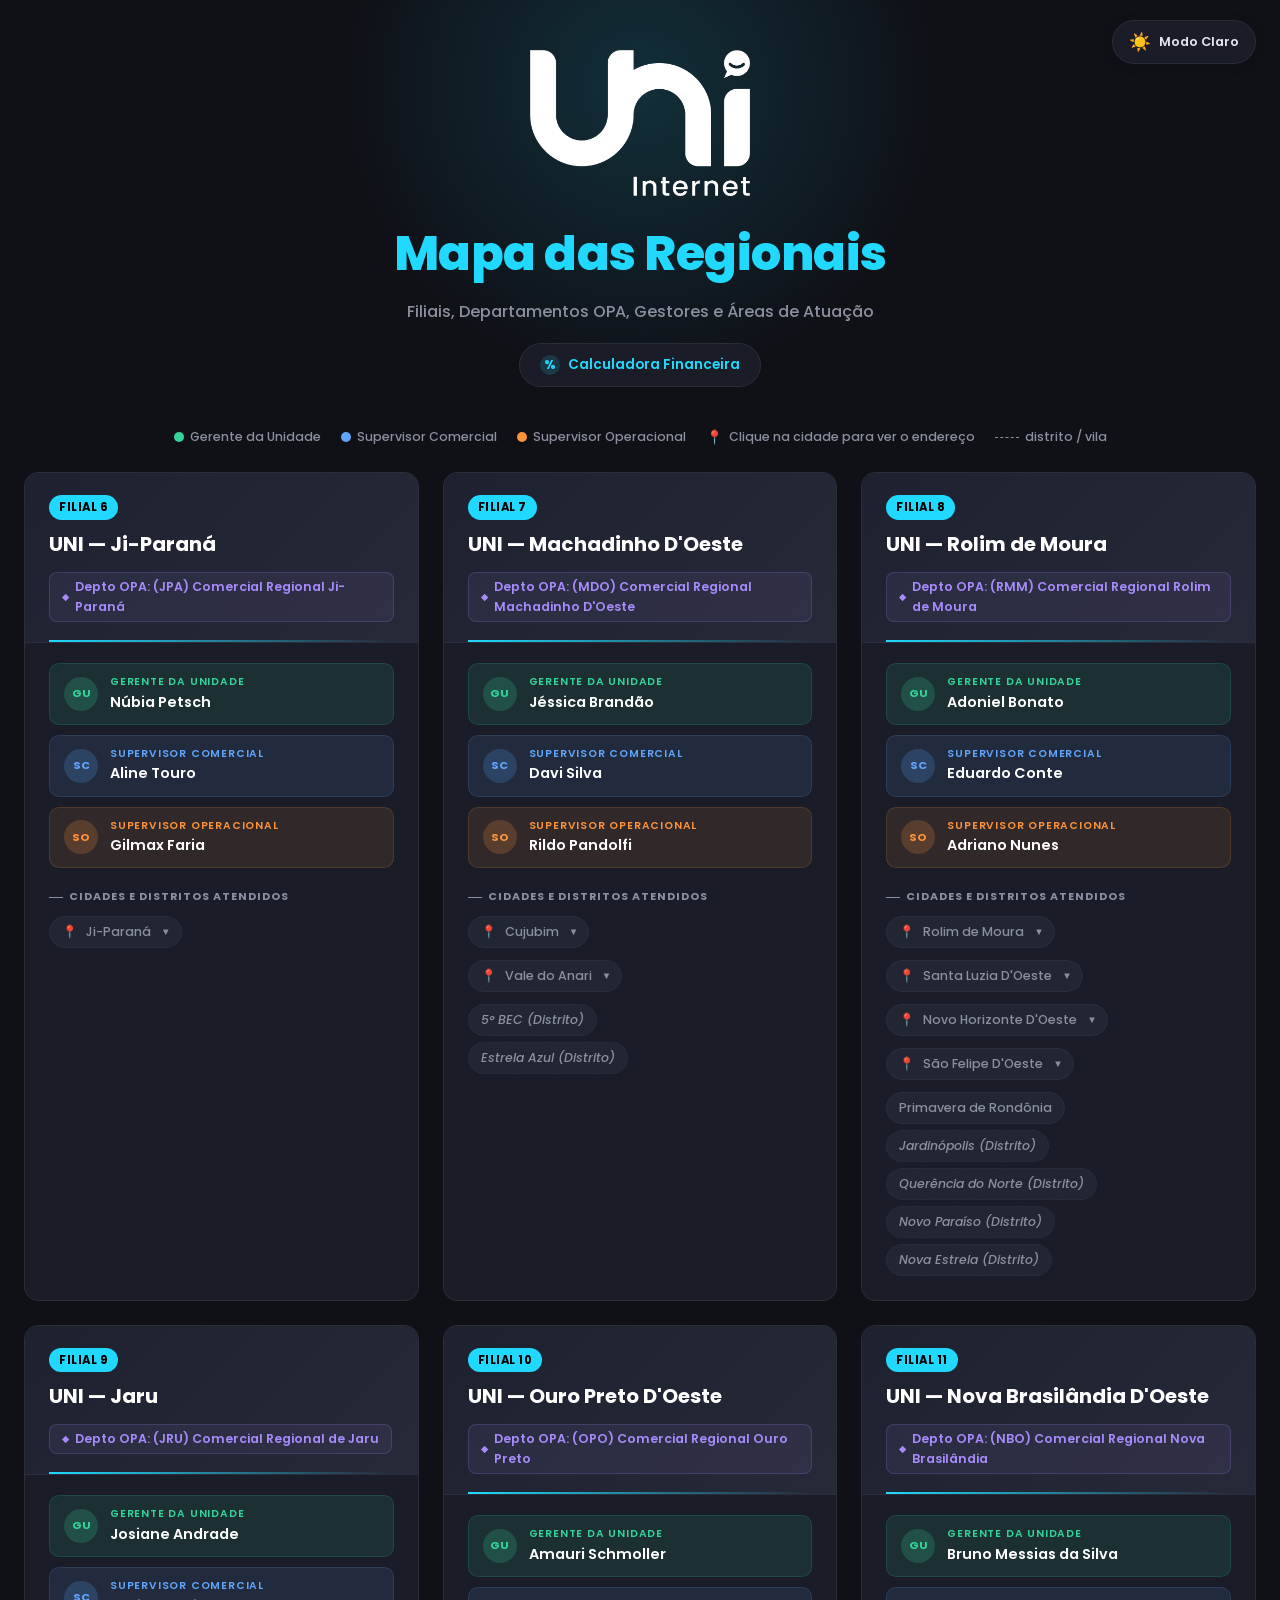
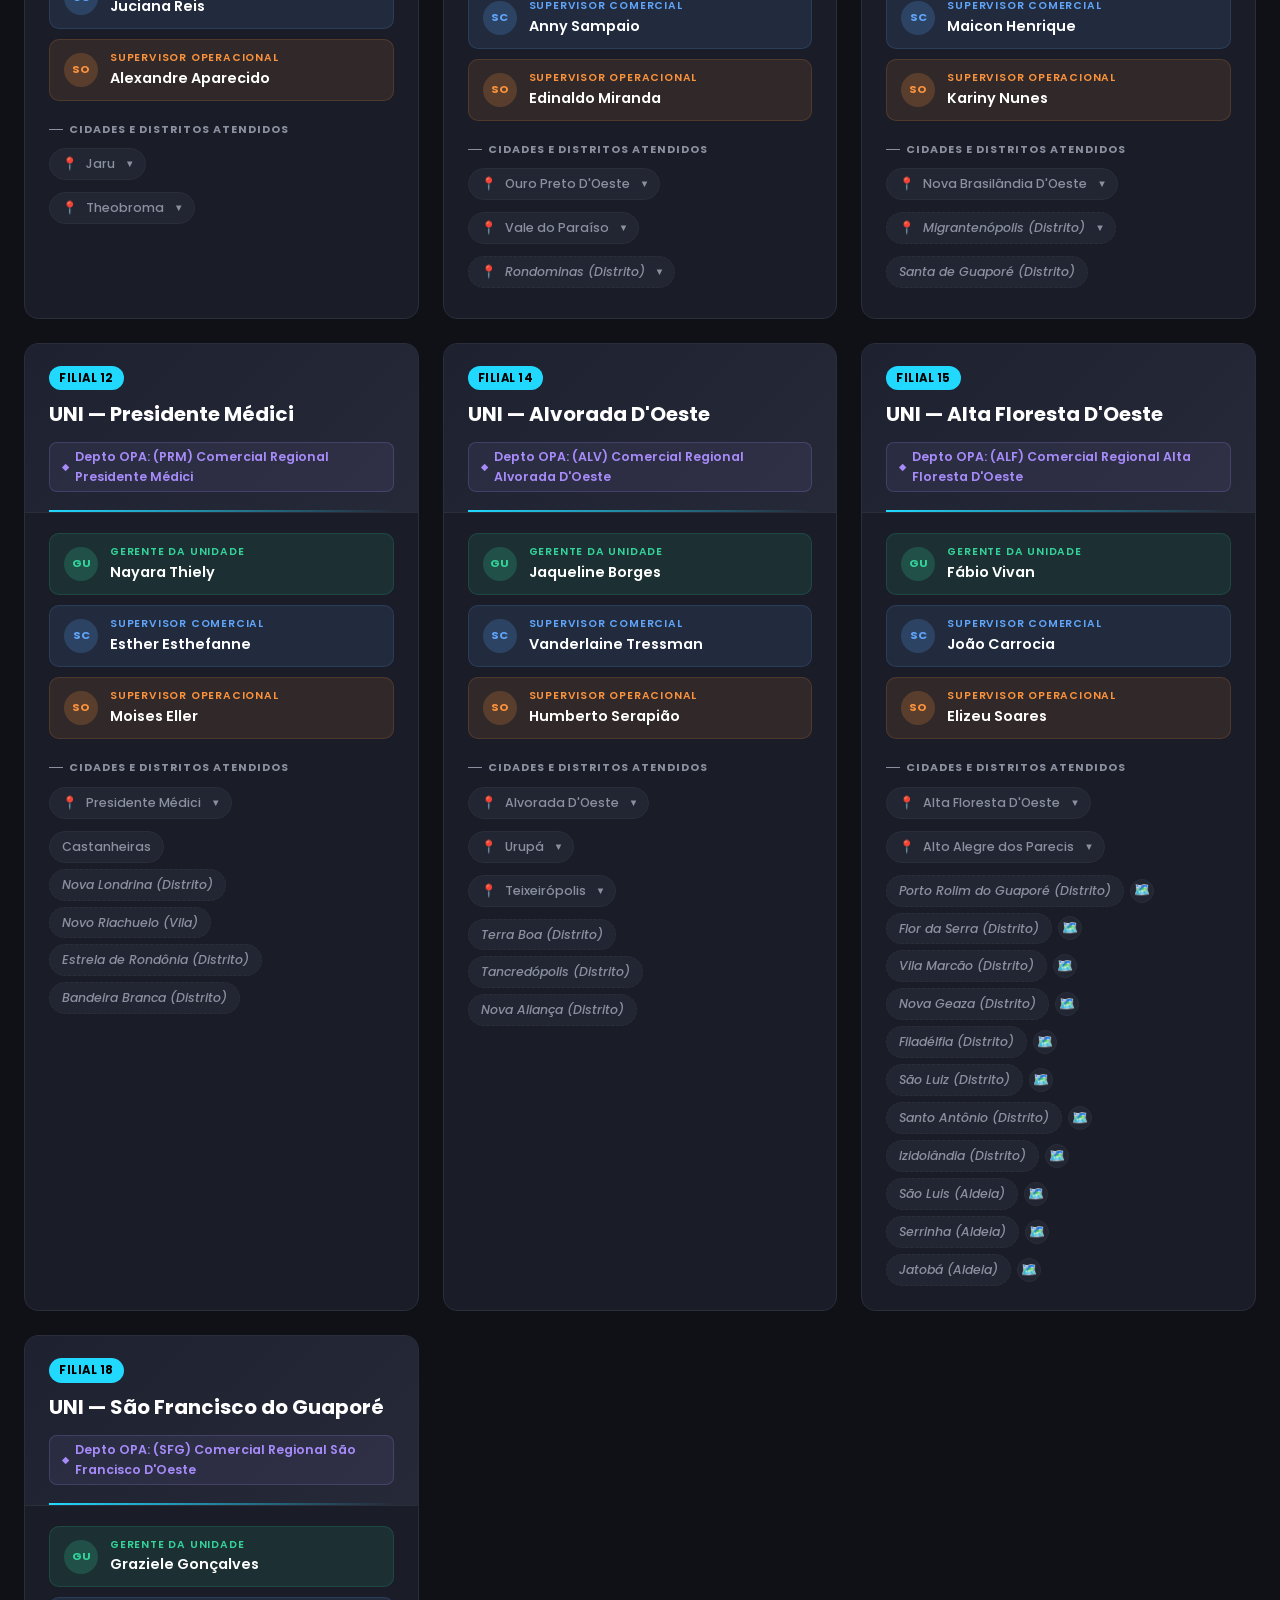
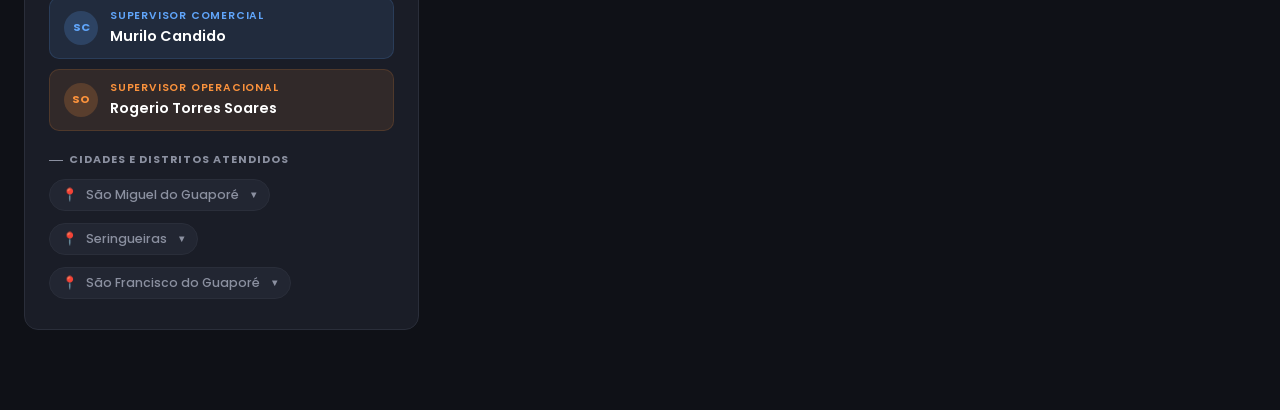
==== docs/index.html @ b742fbf5 "Update index.html" ====
<!DOCTYPE html>
<html lang="pt-BR" data-theme="dark">
<head>
<meta charset="UTF-8">
<meta name="viewport" content="width=device-width, initial-scale=1.0">
<title>Regionais - Departamentos OPA | UNI Internet</title>
<link href="https://fonts.googleapis.com/css2?family=Poppins:wght@400;500;600;700;800&display=swap" rel="stylesheet">
<style>
  :root {
    --bg: #0f1117;
    --surface: #1a1d27;
    --surface-hover: #222632;
    --card-top-bg: linear-gradient(135deg, #1e2230, #262a38);
    --border: #2a2e3a;
    --text: #e4e6ed;
    --text-muted: #8b90a0;
    --heading-color: #fff;
    --accent: #21d9ff;
    --accent-glow: rgba(33, 217, 255, 0.15);
    --accent-text: #000;
    --green: #34d399;
    --green-bg: rgba(52, 211, 153, 0.1);
    --green-border: rgba(52, 211, 153, 0.15);
    --green-icon: rgba(52, 211, 153, 0.2);
    --blue: #60a5fa;
    --blue-bg: rgba(96, 165, 250, 0.1);
    --blue-border: rgba(96, 165, 250, 0.15);
    --blue-icon: rgba(96, 165, 250, 0.2);
    --purple: #a78bfa;
    --purple-bg: rgba(167, 139, 250, 0.08);
    --purple-border: rgba(167, 139, 250, 0.2);
    --orange: #fb923c;
    --orange-bg: rgba(251, 146, 60, 0.1);
    --orange-border: rgba(251, 146, 60, 0.15);
    --orange-icon: rgba(251, 146, 60, 0.2);
    --shadow-hover: rgba(0,0,0,0.3);
    --addr-bg: #161922;
    --radius: 14px;
  }

  [data-theme="light"] {
    --bg: #f0f2f5;
    --surface: #ffffff;
    --surface-hover: #f5f6f8;
    --card-top-bg: linear-gradient(135deg, #e8ecf2, #f1f4f9);
    --border: #dde1e8;
    --text: #2d3142;
    --text-muted: #6b7280;
    --heading-color: #1a1d27;
    --accent: #0aafc9;
    --accent-glow: rgba(10, 175, 201, 0.1);
    --accent-text: #fff;
    --green: #059669;
    --green-bg: rgba(5, 150, 105, 0.07);
    --green-border: rgba(5, 150, 105, 0.15);
    --green-icon: rgba(5, 150, 105, 0.12);
    --blue: #2563eb;
    --blue-bg: rgba(37, 99, 235, 0.06);
    --blue-border: rgba(37, 99, 235, 0.15);
    --blue-icon: rgba(37, 99, 235, 0.1);
    --purple: #7c3aed;
    --purple-bg: rgba(124, 58, 237, 0.06);
    --purple-border: rgba(124, 58, 237, 0.15);
    --orange: #ea580c;
    --orange-bg: rgba(234, 88, 12, 0.07);
    --orange-border: rgba(234, 88, 12, 0.15);
    --orange-icon: rgba(234, 88, 12, 0.12);
    --shadow-hover: rgba(0,0,0,0.08);
    --addr-bg: #f8f9fb;
  }

  * { margin: 0; padding: 0; box-sizing: border-box; }

  body {
    font-family: 'Poppins', sans-serif;
    background: var(--bg);
    color: var(--text);
    min-height: 100vh;
    line-height: 1.6;
    transition: background 0.4s ease, color 0.4s ease;
  }

  .theme-toggle {
    position: fixed;
    top: 20px;
    right: 24px;
    z-index: 100;
    background: var(--surface);
    border: 1px solid var(--border);
    border-radius: 50px;
    padding: 8px 16px;
    cursor: pointer;
    display: flex;
    align-items: center;
    gap: 8px;
    font-family: 'Poppins', sans-serif;
    font-size: 0.8rem;
    font-weight: 600;
    color: var(--text);
    transition: all 0.3s ease;
    box-shadow: 0 2px 12px rgba(0,0,0,0.15);
  }
  .theme-toggle:hover { transform: scale(1.05); box-shadow: 0 4px 20px rgba(0,0,0,0.2); }
  .theme-toggle .icon { font-size: 1.1rem; }

  .header {
    text-align: center;
    padding: 50px 20px 40px;
    position: relative;
    overflow: hidden;
  }
  .header::before {
    content: '';
    position: absolute;
    top: -50%;
    left: 50%;
    transform: translateX(-50%);
    width: 600px;
    height: 600px;
    background: radial-gradient(circle, var(--accent-glow) 0%, transparent 70%);
    pointer-events: none;
  }

  .logo-container { position: relative; margin-bottom: 20px; }
  .logo-placeholder {
    width: 220px; height: auto; margin: 0 auto;
    display: flex; align-items: center; justify-content: center;
}
.logo-placeholder img { width: 100%; height: auto; object-fit: contain; }

  [data-theme="dark"] .logo-dark { display: block; }
  [data-theme="dark"] .logo-light { display: none; }
  [data-theme="light"] .logo-dark { display: none; }
  [data-theme="light"] .logo-light { display: block; }

  .header h1 {
    font-family: 'Poppins', sans-serif;
    font-size: clamp(1.8rem, 5vw, 3rem);
    font-weight: 800; color: var(--accent);
    position: relative; letter-spacing: -0.5px;
  }
  .header p {
    color: var(--text-muted); font-size: 1rem;
    margin-top: 6px; position: relative; font-weight: 500;
  }

  .calc-link {
    display: inline-flex; align-items: center; gap: 8px;
    margin-top: 18px; padding: 10px 20px; position: relative;
    border-radius: 50px; background: var(--surface); border: 1px solid var(--border);
    color: var(--accent); font-weight: 600; font-size: 0.85rem;
    text-decoration: none; transition: transform 0.3s ease, box-shadow 0.3s ease;
  }
  .calc-link:hover { transform: translateY(-2px); box-shadow: 0 8px 20px var(--shadow-hover); }
  .calc-link .icon {
    display: inline-grid; place-items: center; width: 20px; height: 20px;
    border-radius: 50%; background: var(--accent-glow); color: var(--accent);
    font-weight: 800; font-size: 0.75rem;
  }

  .legend {
    max-width: 1280px; margin: 0 auto 24px; padding: 0 24px;
    display: flex; gap: 20px; flex-wrap: wrap; justify-content: center;
  }
  .legend-item {
    display: flex; align-items: center; gap: 6px;
    font-size: 0.78rem; color: var(--text-muted); font-weight: 500;
  }
  .legend-dot { width: 10px; height: 10px; border-radius: 50%; }
  .legend-line { width: 24px; height: 0; border-top: 1px dashed var(--text-muted); }

  .grid {
    max-width: 1280px; margin: 0 auto;
    padding: 0 24px 80px;
    display: grid;
    grid-template-columns: repeat(auto-fill, minmax(370px, 1fr));
    gap: 24px;
  }

  .card {
    background: var(--surface); border: 1px solid var(--border);
    border-radius: var(--radius); overflow: hidden;
    transition: transform 0.3s ease, box-shadow 0.3s ease, background 0.4s ease;
    animation: fadeUp 0.5s ease both;
  }
  .card:hover { transform: translateY(-4px); box-shadow: 0 12px 40px var(--shadow-hover); }

  @keyframes fadeUp {
    from { opacity: 0; transform: translateY(20px); }
    to { opacity: 1; transform: translateY(0); }
  }
  .card:nth-child(1)  { animation-delay: 0.03s; }
  .card:nth-child(2)  { animation-delay: 0.06s; }
  .card:nth-child(3)  { animation-delay: 0.09s; }
  .card:nth-child(4)  { animation-delay: 0.12s; }
  .card:nth-child(5)  { animation-delay: 0.15s; }
  .card:nth-child(6)  { animation-delay: 0.18s; }
  .card:nth-child(7)  { animation-delay: 0.21s; }
  .card:nth-child(8)  { animation-delay: 0.24s; }
  .card:nth-child(9)  { animation-delay: 0.27s; }
  .card:nth-child(10) { animation-delay: 0.30s; }

  .card-top {
    background: var(--card-top-bg); padding: 20px 24px;
    border-bottom: 1px solid var(--border); position: relative;
    transition: background 0.4s ease;
  }
  .card-top::after {
    content: ''; position: absolute; bottom: 0; left: 24px; right: 24px;
    height: 2px; background: linear-gradient(90deg, var(--accent), transparent);
  }

  .filial-badge {
    display: inline-block; background: var(--accent); color: var(--accent-text);
    font-weight: 700; font-size: 0.72rem; padding: 3px 10px;
    border-radius: 20px; letter-spacing: 0.5px;
    text-transform: uppercase; margin-bottom: 8px;
  }
  .card-top h2 {
    font-family: 'Poppins', sans-serif; font-size: 1.25rem;
    font-weight: 700; color: var(--heading-color); margin-bottom: 4px;
  }
  .dept-opa {
    display: inline-flex; align-items: center; gap: 6px;
    background: var(--purple-bg); border: 1px solid var(--purple-border);
    padding: 4px 12px; border-radius: 8px; font-size: 0.78rem;
    color: var(--purple); font-weight: 600; margin-top: 8px;
  }
  .dept-opa::before { content: '\25C6'; font-size: 0.55rem; }

  .card-body { padding: 20px 24px 24px; }

  .people { display: flex; flex-direction: column; gap: 10px; margin-bottom: 20px; }
  .person {
    display: flex; align-items: center; gap: 12px;
    padding: 10px 14px; border-radius: 10px; font-size: 0.9rem;
    transition: background 0.3s ease;
  }
  .person.gerente { background: var(--green-bg); border: 1px solid var(--green-border); }
  .person.supervisor { background: var(--blue-bg); border: 1px solid var(--blue-border); }
  .person.operacional { background: var(--orange-bg); border: 1px solid var(--orange-border); }

  .person-icon {
    width: 34px; height: 34px; border-radius: 50%;
    display: flex; align-items: center; justify-content: center;
    font-size: 0.7rem; font-weight: 700; flex-shrink: 0;
  }
  .gerente .person-icon { background: var(--green-icon); color: var(--green); }
  .supervisor .person-icon { background: var(--blue-icon); color: var(--blue); }
  .operacional .person-icon { background: var(--orange-icon); color: var(--orange); }

  .person-info { display: flex; flex-direction: column; }
  .person-role {
    font-size: 0.66rem; font-weight: 600;
    text-transform: uppercase; letter-spacing: 0.8px;
  }
  .gerente .person-role { color: var(--green); }
  .supervisor .person-role { color: var(--blue); }
  .operacional .person-role { color: var(--orange); }
  .person-name { font-weight: 600; color: var(--heading-color); font-size: 0.9rem; }

  .cities-label {
    font-size: 0.68rem; font-weight: 700; text-transform: uppercase;
    letter-spacing: 1px; color: var(--text-muted); margin-bottom: 10px;
    display: flex; align-items: center; gap: 6px;
  }
  .cities-label::before {
    content: ''; display: block; width: 14px; height: 1px; background: var(--text-muted);
  }

  .cities-list { display: flex; flex-direction: column; gap: 6px; }

  .city-row { position: relative; display: flex; align-items: center; gap: 6px; flex-wrap: wrap; }

  .maps-link {
    display: inline-flex; align-items: center; justify-content: center;
    width: 24px; height: 24px; border-radius: 50%;
    background: var(--surface-hover); border: 1px solid var(--border);
    text-decoration: none; font-size: 0.8rem;
    transition: all 0.2s ease; flex-shrink: 0;
  }
  .maps-link:hover {
    border-color: var(--accent); background: var(--accent-glow);
    transform: scale(1.1);
  }

  .city-tag {
    display: inline-flex; align-items: center; gap: 6px;
    background: var(--surface-hover); border: 1px solid var(--border);
    padding: 5px 12px; border-radius: 20px; font-size: 0.78rem;
    color: var(--text-muted); font-weight: 500;
    transition: all 0.2s ease;
  }
  .city-tag.distrito, .city-tag.aldeia { font-style: italic; border-style: dashed; }


  .city-tag.has-addr {
    cursor: pointer;
    padding-right: 10px;
  }
  .city-tag.has-addr:hover {
    border-color: var(--accent); color: var(--accent); background: var(--accent-glow);
  }
  .city-tag.has-addr .pin { margin-right: 2px; font-style: normal; }
  .city-tag.has-addr .arrow {
    display: inline-block; font-size: 0.6rem; margin-left: 4px;
    transition: transform 0.3s ease; font-style: normal;
  }
  .city-tag.has-addr.open .arrow { transform: rotate(180deg); }
  .city-tag.has-addr.open {
    border-color: var(--accent); color: var(--accent); background: var(--accent-glow);
    border-radius: 12px 12px 0 0;
  }

  .addr-panel {
    flex-basis: 100%; width: 100%;
    max-height: 0; overflow: hidden;
    transition: max-height 0.35s ease, padding 0.35s ease, opacity 0.25s ease;
    opacity: 0;
    background: var(--addr-bg);
    border: 1px solid var(--border); border-top: none;
    border-radius: 0 0 12px 12px;
    margin-top: -1px;
    padding: 0 14px;
  }
  .addr-panel.open {
    max-height: 200px; opacity: 1; padding: 10px 14px;
  }
  .addr-panel .addr-line {
    display: flex; align-items: flex-start; gap: 8px;
    font-size: 0.76rem; color: var(--text-muted); line-height: 1.5;
  }
  .addr-panel .addr-line + .addr-line { margin-top: 8px; padding-top: 8px; border-top: 1px dashed var(--border); }
  .addr-panel .addr-icon { flex-shrink: 0; font-size: 0.85rem; margin-top: 1px; }
  .addr-panel .addr-label {
    font-size: 0.62rem; font-weight: 700; text-transform: uppercase;
    letter-spacing: 0.5px; color: var(--accent); margin-bottom: 2px;
  }

  @media (max-width: 480px) {
    .grid { grid-template-columns: 1fr; padding: 0 12px 60px; gap: 16px; }
    .header { padding: 40px 16px 28px; }
    .theme-toggle { top: 12px; right: 12px; padding: 6px 12px; font-size: 0.72rem; }
    .logo-placeholder { width: 90px; height: 90px; }
  }
</style>
</head>
<body>

<button class="theme-toggle" onclick="toggleTheme()">
  <span class="icon" id="themeIcon">&#9728;&#65039;</span>
  <span id="themeLabel">Modo Claro</span>
</button>

<div class="header">
  <div class="logo-container">
    <div class="logo-placeholder">
      <img src="[data-uri]" alt="UNI Internet" class="logo-dark">
      <img src="[data-uri]" alt="UNI Internet" class="logo-light">
    </div>
  </div>
  <h1>Mapa das Regionais</h1>
  <p>Filiais, Departamentos OPA, Gestores e Áreas de Atuação</p>
  <a class="calc-link" href="calculadora/index.html">
    <span class="icon" aria-hidden="true">%</span> Calculadora Financeira
  </a>
</div>

<div class="legend">
  <div class="legend-item"><div class="legend-dot" style="background:var(--green)"></div> Gerente da Unidade</div>
  <div class="legend-item"><div class="legend-dot" style="background:var(--blue)"></div> Supervisor Comercial</div>
  <div class="legend-item"><div class="legend-dot" style="background:var(--orange)"></div> Supervisor Operacional</div>
  <div class="legend-item"><span style="font-size:0.85rem">📍</span> Clique na cidade para ver o endereço</div>
  <div class="legend-item"><div class="legend-line"></div> distrito / vila</div>
</div>

<div class="grid" id="grid"></div>

<script>
const filiais = [
  {
    num: 6, nome: "Ji-Paraná", sigla: "JPA", regional: "Comercial Regional Ji-Paraná",
    gerente: "Núbia Petsch", supervisor: "Aline Touro", operacional: "Gilmax Faria",
    cidades: [
      { nome: "Ji-Paraná", addrs: [
        { label: "Matriz", end: "Av. Marechal Rondon, 1758 - Centro - CEP 76900-136" },
        { label: "Filial", end: "Rua Manoel Franco, 809 - Nova Brasília - CEP 76908-442" }
      ]}
    ]
  },
  {
    num: 7, nome: "Machadinho D'Oeste", sigla: "MDO", regional: "Comercial Regional Machadinho D'Oeste",
    gerente: "Jéssica Brandão", supervisor: "Davi Silva", operacional: "Rildo Pandolfi",
    cidades: [
      { nome: "Cujubim", addrs: [{ end: "Av. Cujubim, 2222 - Centro - CEP 76864-000" }] },
      { nome: "Vale do Anari", addrs: [{ end: "Av. Acyr Jose Damasceno, 4118 - Centro - CEP 76867-000" }] },
      { nome: "5° BEC", distrito: true },
      { nome: "Estrela Azul", distrito: true }
    ]
  },
  {
    num: 8, nome: "Rolim de Moura", sigla: "RMM", regional: "Comercial Regional Rolim de Moura",
    gerente: "Adoniel Bonato", supervisor: "Eduardo Conte", operacional: "Adriano Nunes",
    cidades: [
      { nome: "Rolim de Moura", addrs: [{ end: "Rua Guaporé, 4762 - Centro - CEP 76940-000" }] },
      { nome: "Santa Luzia D'Oeste", addrs: [{ end: "Av. Brasil, 2571 - Centro - CEP 76950-000" }] },
      { nome: "Novo Horizonte D'Oeste", addrs: [{ end: "Av. Manoel Francisco de Lima Filho, 4979 - Centro - CEP 76956-000" }] },
      { nome: "São Felipe D'Oeste", addrs: [{ end: "Av. Capitão Silvio, 61 - Centro - CEP 76977-000" }] },
      { nome: "Primavera de Rondônia" },
      { nome: "Jardinópolis", distrito: true },
      { nome: "Querência do Norte", distrito: true },
      { nome: "Novo Paraíso", distrito: true },
      { nome: "Nova Estrela", distrito: true }
    ]
  },
  {
    num: 9, nome: "Jaru", sigla: "JRU", regional: "Comercial Regional de Jaru",
    gerente: "Josiane Andrade", supervisor: "Juciana Reis", operacional: "Alexandre Aparecido",
    cidades: [
      { nome: "Jaru", addrs: [{ end: "Av. Padre Adolpho Rohl, 1996 - Setor 1 - CEP 76890-000" }] },
      { nome: "Theobroma", addrs: [{ end: "Av. Senador Olavo Pires, 2070 - Centro - CEP 76866-000" }] }
    ]
  },
  {
    num: 10, nome: "Ouro Preto D'Oeste", sigla: "OPO", regional: "Comercial Regional Ouro Preto",
    gerente: "Amauri Schmoller", supervisor: "Anny Sampaio", operacional: "Edinaldo Miranda",
    cidades: [
      { nome: "Ouro Preto D'Oeste", addrs: [{ end: "Rua Ana Neri, 528 - Jardim Tropical - CEP 76920-000" }] },
      { nome: "Vale do Paraíso", addrs: [{ end: "Av. Paraná, Nº 2250 - Centro - CEP 76923-000" }] },
      { nome: "Rondominas", distrito: true, addrs: [{ end: "Rua Jorge Marcelino, 2450 - CEP 76920-000" }] }
    ]
  },
  {
    num: 11, nome: "Nova Brasilândia D'Oeste", sigla: "NBO", regional: "Comercial Regional Nova Brasilândia",
    gerente: "Bruno Messias da Silva", supervisor: "Maicon Henrique", operacional: "Kariny Nunes",
    cidades: [
      { nome: "Nova Brasilândia D'Oeste", addrs: [{ end: "Av. Juscelino Kubitschek, 3105 - Centro - CEP 76958-000" }] },
      { nome: "Migrantenópolis", distrito: true, addrs: [{ end: "Av. 25 de Agosto, 3282 - Centro - CEP 76956-000" }] },
      { nome: "Santa de Guaporé", distrito: true }
    ]
  },
  {
    num: 12, nome: "Presidente Médici", sigla: "PRM", regional: "Comercial Regional Presidente Médici",
    gerente: "Nayara Thiely", supervisor: "Esther Esthefanne", operacional: "Moises Eller",
    cidades: [
      { nome: "Presidente Médici", addrs: [{ end: "Rua José Vidal, 2648 - Centro - CEP 76916-000" }] },
      { nome: "Castanheiras" },
      { nome: "Nova Londrina", distrito: true },
      { nome: "Novo Riachuelo", distrito: true, vila: true },
      { nome: "Estrela de Rondônia", distrito: true },
      { nome: "Bandeira Branca", distrito: true }
    ]
  },
  {
    num: 14, nome: "Alvorada D'Oeste", sigla: "ALV", regional: "Comercial Regional Alvorada D'Oeste",
    gerente: "Jaqueline Borges", supervisor: "Vanderlaine Tressman", operacional: "Humberto Serapião",
    cidades: [
      { nome: "Alvorada D'Oeste", addrs: [{ end: "Rua José de Alencar, 4906 - Centro - CEP 76930-000" }] },
      { nome: "Urupá", addrs: [{ end: "Av. Moacir de Paula Vieira, 3546 - Centro - CEP 76929-000" }] },
      { nome: "Teixeirópolis", addrs: [{ end: "Av. Afonso Pena, 2975 - Centro - CEP 76928-000" }] },
      { nome: "Terra Boa", distrito: true },
      { nome: "Tancredópolis", distrito: true },
      { nome: "Nova Aliança", distrito: true }
    ]
  },
  {
    num: 15, nome: "Alta Floresta D'Oeste", sigla: "ALF", regional: "Comercial Regional Alta Floresta D'Oeste",
    gerente: "Fábio Vivan", supervisor: "João Carrocia", operacional: "Elizeu Soares",
    cidades: [
      { nome: "Alta Floresta D'Oeste", addrs: [{ end: "Av. Brasil, 4122 - Centro - CEP 76954-000" }] },
      { nome: "Alto Alegre dos Parecis", addrs: [{ end: "Av. Tancredo Neves, 3957 - Centro - CEP 76952-000" }] },
      { nome: "Porto Rolim do Guaporé", distrito: true, coords: { lat: -13.082662568611886, lng: -62.27765015218594 } },
      { nome: "Flor da Serra", distrito: true, coords: { lat: -12.45814097354041, lng: -61.91597268397865 } },
      { nome: "Vila Marcão", distrito: true, coords: { lat: -12.131928874544526, lng: -61.992563963387276 } },
      { nome: "Nova Geaza", distrito: true, coords: { lat: -11.919807043248976, lng: -62.316585070080436 } },
      { nome: "Filadélfia", distrito: true, coords: { lat: -12.437128377466966, lng: -62.044181685642734 } },
      { nome: "São Luiz", distrito: true, coords: { lat: -12.673640428203525, lng: -61.94656436825894 } },
      { nome: "Santo Antônio", distrito: true, coords: { lat: -12.0875977636009, lng: -62.105479083911476 } },
      { nome: "Izidolândia", distrito: true, coords: { lat: -12.604709074994528, lng: -62.17565385559942 } },
      { nome: "São Luis", aldeia: true, coords: { lat: -12.005116485630248, lng: -62.48762833612213 } },
      { nome: "Serrinha", aldeia: true, coords: { lat: -12.082446949064465, lng: -62.601808815734394 } },
      { nome: "Jatobá", aldeia: true, coords: { lat: -12.194613387045633, lng: -62.60859680355927 } }
    ]
  },
  {
    num: 18, nome: "São Francisco do Guaporé", sigla: "SFG", regional: "Comercial Regional São Francisco D'Oeste",
    gerente: "Graziele Gonçalves", supervisor: "Murilo Candido", operacional: "Rogerio Torres Soares",
    cidades: [
      { nome: "São Miguel do Guaporé", addrs: [{ end: "Rua São Miguel, 2355 - Cristo Rei - CEP 76932-000" }] },
      { nome: "Seringueiras", addrs: [{ end: "Av. Flamboyant, 272 - Centro - CEP 76900-000" }] },
      { nome: "São Francisco do Guaporé", addrs: [{ end: "Rua Chico Mendes, 3926 - Centro - CEP 76935-000" }] }
    ]
  }
];

function renderCards() {
  const grid = document.getElementById('grid');
  grid.innerHTML = filiais.map((f, fi) => {
    const cidadesHTML = f.cidades.map((c, ci) => {
      const id = `addr-${fi}-${ci}`;
      const hasAddr = c.addrs && c.addrs.length > 0;
      const distritoClass = c.distrito ? ' distrito' : (c.aldeia ? ' aldeia' : '');
const suffix = c.distrito ? (c.vila ? ' (Vila)' : ' (Distrito)') : (c.aldeia ? ' (Aldeia)' : '');

      const mapsLinkHTML = c.coords
        ? `<a class="maps-link" href="https://www.google.com/maps?q=${c.coords.lat},${c.coords.lng}" target="_blank" rel="noopener" title="Abrir no Google Maps" onclick="event.stopPropagation()">🗺️</a>`
        : '';

      if (!hasAddr) {
        return `<div class="city-row"><span class="city-tag${distritoClass}">${c.nome}${suffix}</span>${mapsLinkHTML}</div>`;
      }

      const addrLines = c.addrs.map(a => {
        const labelHTML = a.label ? `<div class="addr-label">${a.label}</div>` : '';
        return `<div class="addr-line"><span class="addr-icon">📍</span><div>${labelHTML}${a.end}</div></div>`;
      }).join('');

      return `<div class="city-row">
        <span class="city-tag has-addr${distritoClass}" onclick="toggleAddr('${id}', this)">
          <span class="pin">📍</span>${c.nome}${suffix}<span class="arrow">▼</span>
        </span>${mapsLinkHTML}
        <div class="addr-panel" id="${id}">${addrLines}</div>
      </div>`;
    }).join('');

    return `<div class="card">
      <div class="card-top">
        <span class="filial-badge">Filial ${f.num}</span>
        <h2>UNI — ${f.nome}</h2>
        <div class="dept-opa">Depto OPA: (${f.sigla}) ${f.regional}</div>
      </div>
      <div class="card-body">
        <div class="people">
          <div class="person gerente">
            <div class="person-icon">GU</div>
            <div class="person-info">
              <span class="person-role">Gerente da Unidade</span>
              <span class="person-name">${f.gerente}</span>
            </div>
          </div>
          <div class="person supervisor">
            <div class="person-icon">SC</div>
            <div class="person-info">
              <span class="person-role">Supervisor Comercial</span>
              <span class="person-name">${f.supervisor}</span>
            </div>
          </div>
          <div class="person operacional">
            <div class="person-icon">SO</div>
            <div class="person-info">
              <span class="person-role">Supervisor Operacional</span>
              <span class="person-name">${f.operacional}</span>
            </div>
          </div>
        </div>
        <div class="cities-label">Cidades e Distritos Atendidos</div>
        <div class="cities-list">${cidadesHTML}</div>
      </div>
    </div>`;
  }).join('');
}

function toggleAddr(id, el) {
  const panel = document.getElementById(id);
  const isOpen = panel.classList.contains('open');
  // Close all panels first
  document.querySelectorAll('.addr-panel.open').forEach(p => {
    p.classList.remove('open');
    p.previousElementSibling.classList.remove('open');
  });
  if (!isOpen) {
    panel.classList.add('open');
    el.classList.add('open');
  }
}

function toggleTheme() {
  const html = document.documentElement;
  const icon = document.getElementById('themeIcon');
  const label = document.getElementById('themeLabel');
  if (html.getAttribute('data-theme') === 'dark') {
    html.setAttribute('data-theme', 'light');
    icon.textContent = '🌙';
    label.textContent = 'Modo Escuro';
  } else {
    html.setAttribute('data-theme', 'dark');
    icon.textContent = '☀️';
    label.textContent = 'Modo Claro';
  }
}

renderCards();
</script>
</body>
</html>
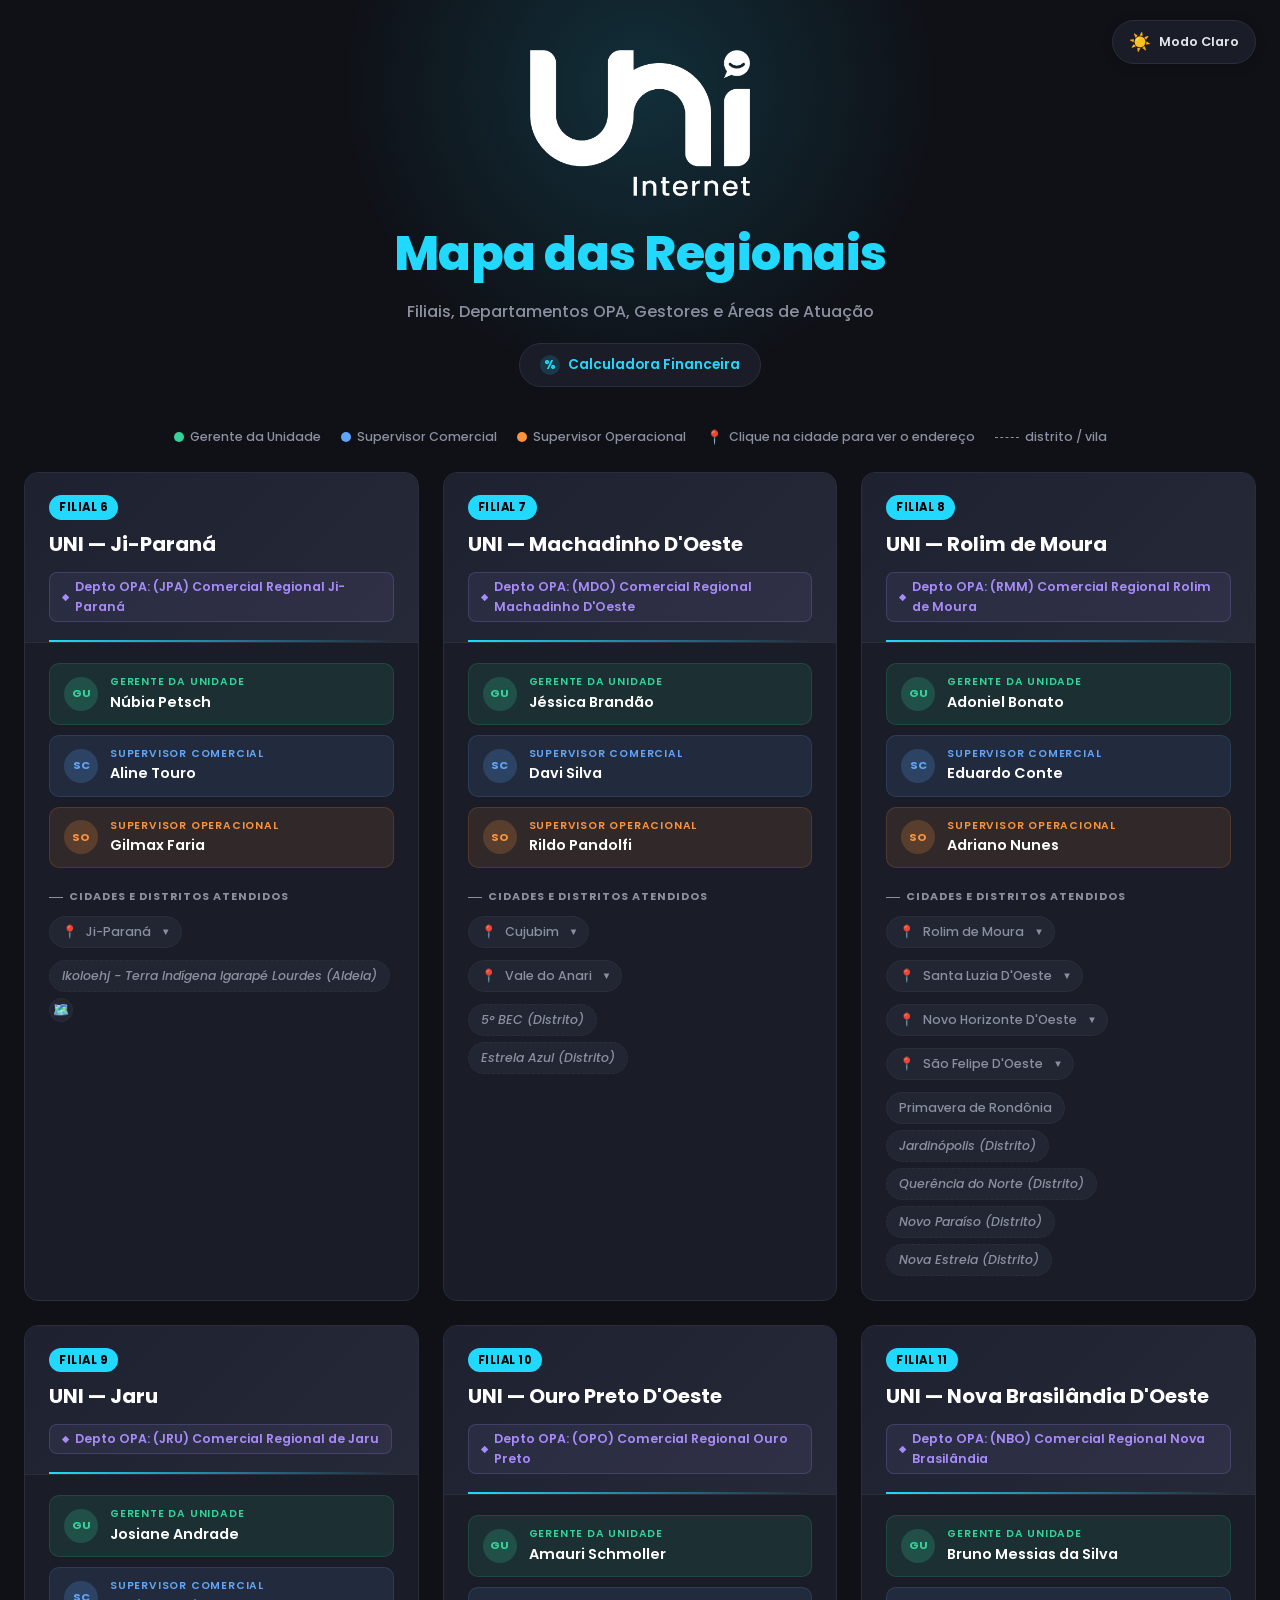
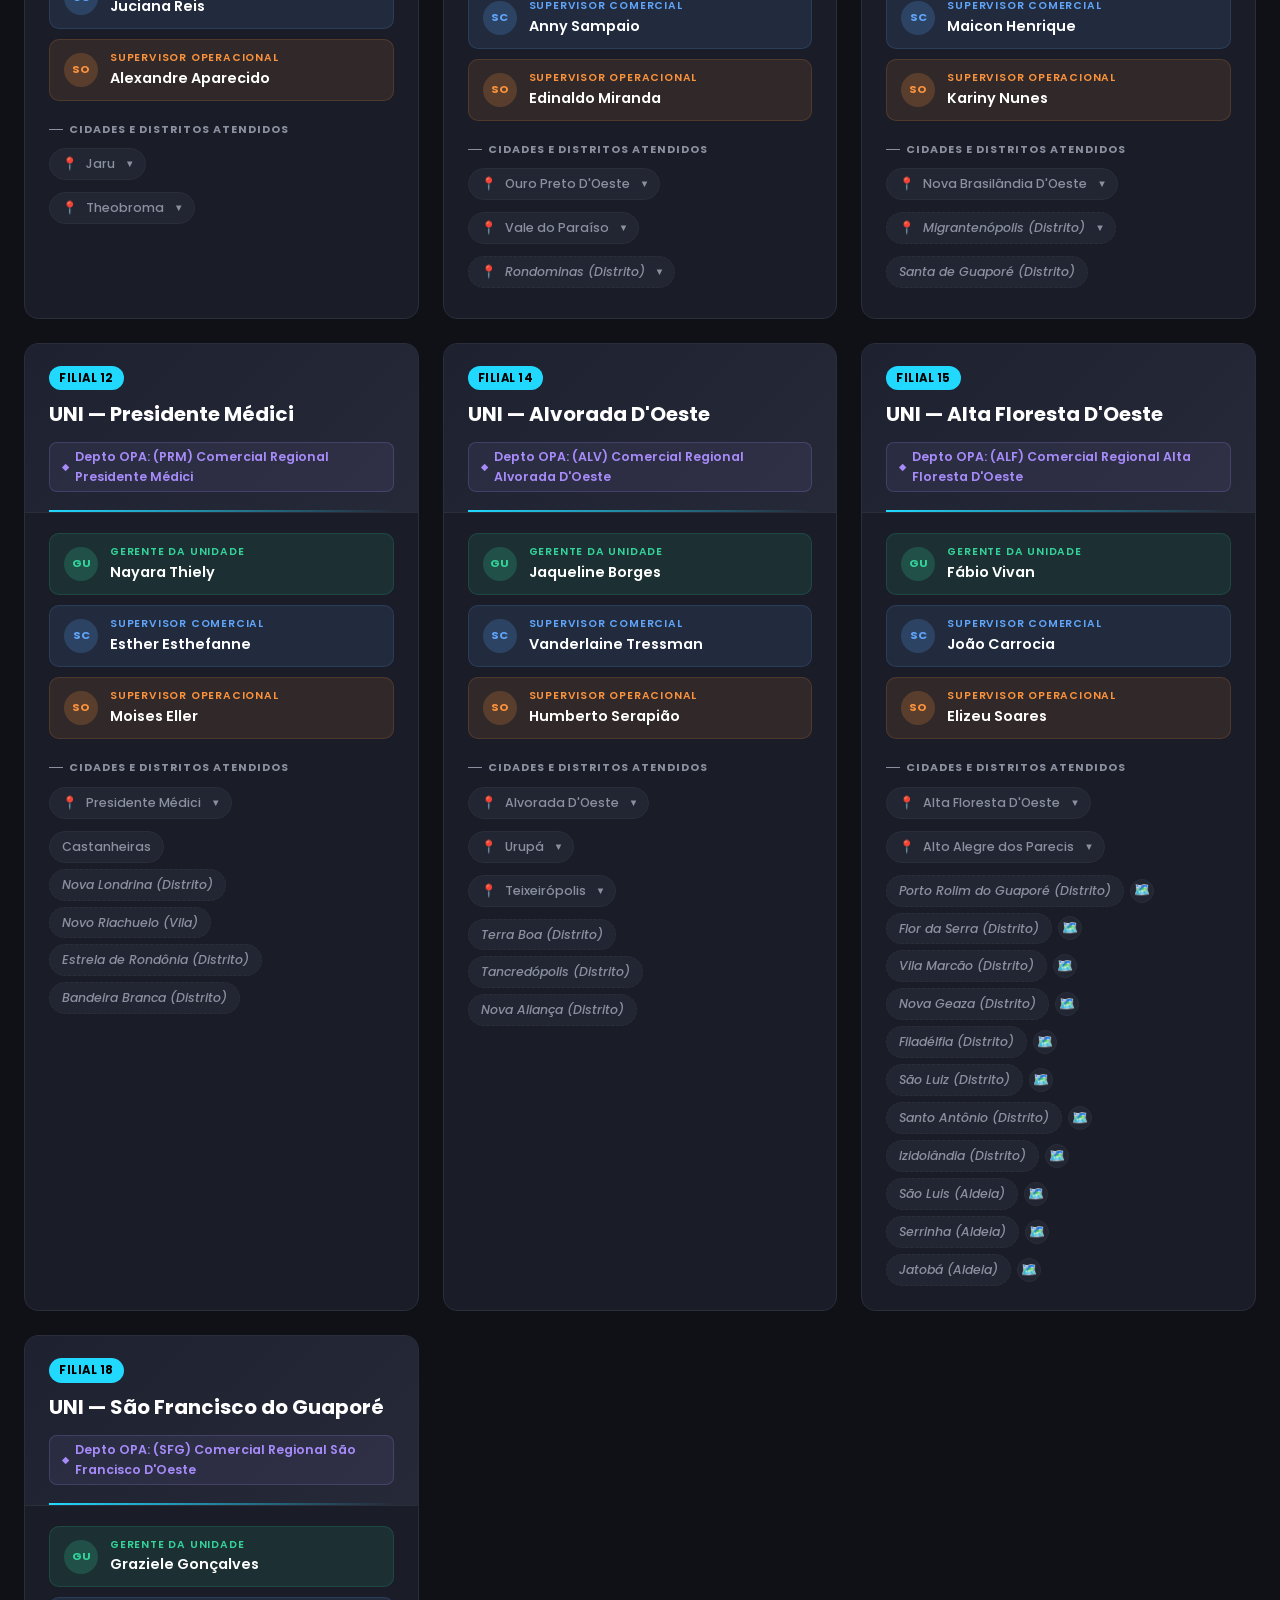
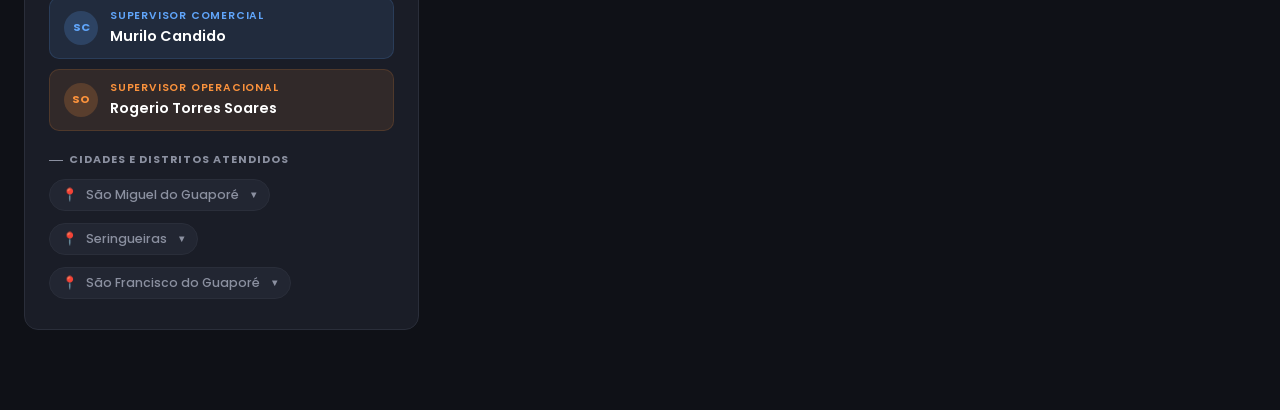
==== commit ce78ba81: "Add third Ji-Paraná address and Ikoloehj aldeia location - New address for Ji-Paraná (R. Menezes Fil" ====
--- a/docs/index.html
+++ b/docs/index.html
@@ -4,7 +4,7 @@
 <meta charset="UTF-8">
 <meta name="viewport" content="width=device-width, initial-scale=1.0">
 <title>Regionais - Departamentos OPA | UNI Internet</title>
-<link href="https://fonts.googleapis.com/css2?family=Poppins:wght@400;500;600;700;800&display=swap" rel="stylesheet">
+<link rel="icon" type="image/png" href="[data-uri]"><link href="https://fonts.googleapis.com/css2?family=Poppins:wght@400;500;600;700;800&display=swap" rel="stylesheet">
 <style>
   :root {
     --bg: #0f1117;
@@ -324,11 +324,14 @@
     padding: 0 14px;
   }
   .addr-panel.open {
-    max-height: 200px; opacity: 1; padding: 10px 14px;
+    max-height: 320px; opacity: 1; padding: 10px 14px;
   }
   .addr-panel .addr-line {
     display: flex; align-items: flex-start; gap: 8px;
     font-size: 0.76rem; color: var(--text-muted); line-height: 1.5;
+  }
+  .addr-panel .addr-line .maps-link {
+    width: 20px; height: 20px; font-size: 0.7rem; margin-left: auto;
   }
   .addr-panel .addr-line + .addr-line { margin-top: 8px; padding-top: 8px; border-top: 1px dashed var(--border); }
   .addr-panel .addr-icon { flex-shrink: 0; font-size: 0.85rem; margin-top: 1px; }
@@ -384,8 +387,10 @@
     cidades: [
       { nome: "Ji-Paraná", addrs: [
         { label: "Matriz", end: "Av. Marechal Rondon, 1758 - Centro - CEP 76900-136" },
-        { label: "Filial", end: "Rua Manoel Franco, 809 - Nova Brasília - CEP 76908-442" }
-      ]}
+        { label: "Filial", end: "Rua Manoel Franco, 809 - Nova Brasília - CEP 76908-442" },
+        { end: "R. Menezes Filho, 2231 - 2 de Abril, Ji-Paraná - RO, 76900-801", maps: "https://maps.app.goo.gl/e4gf7hHd4zTG21sa7" }
+      ]},
+      { nome: "Ikoloehj - Terra Indígena Igarapé Lourdes", aldeia: true, mapsUrl: "https://maps.app.goo.gl/1orMHaBpAMKndJzm6" }
     ]
   },
   {
@@ -502,8 +507,9 @@
       const distritoClass = c.distrito ? ' distrito' : (c.aldeia ? ' aldeia' : '');
 const suffix = c.distrito ? (c.vila ? ' (Vila)' : ' (Distrito)') : (c.aldeia ? ' (Aldeia)' : '');
 
-      const mapsLinkHTML = c.coords
-        ? `<a class="maps-link" href="https://www.google.com/maps?q=${c.coords.lat},${c.coords.lng}" target="_blank" rel="noopener" title="Abrir no Google Maps" onclick="event.stopPropagation()">🗺️</a>`
+      const mapsHref = c.mapsUrl || (c.coords ? `https://www.google.com/maps?q=${c.coords.lat},${c.coords.lng}` : null);
+      const mapsLinkHTML = mapsHref
+        ? `<a class="maps-link" href="${mapsHref}" target="_blank" rel="noopener" title="Abrir no Google Maps" onclick="event.stopPropagation()">🗺️</a>`
         : '';
 
       if (!hasAddr) {
@@ -512,7 +518,10 @@
 
       const addrLines = c.addrs.map(a => {
         const labelHTML = a.label ? `<div class="addr-label">${a.label}</div>` : '';
-        return `<div class="addr-line"><span class="addr-icon">📍</span><div>${labelHTML}${a.end}</div></div>`;
+        const addrMapsHTML = a.maps
+          ? `<a class="maps-link" href="${a.maps}" target="_blank" rel="noopener" title="Abrir no Google Maps" onclick="event.stopPropagation()">🗺️</a>`
+          : '';
+        return `<div class="addr-line"><span class="addr-icon">📍</span><div>${labelHTML}${a.end}</div>${addrMapsHTML}</div>`;
       }).join('');
 
       return `<div class="city-row">
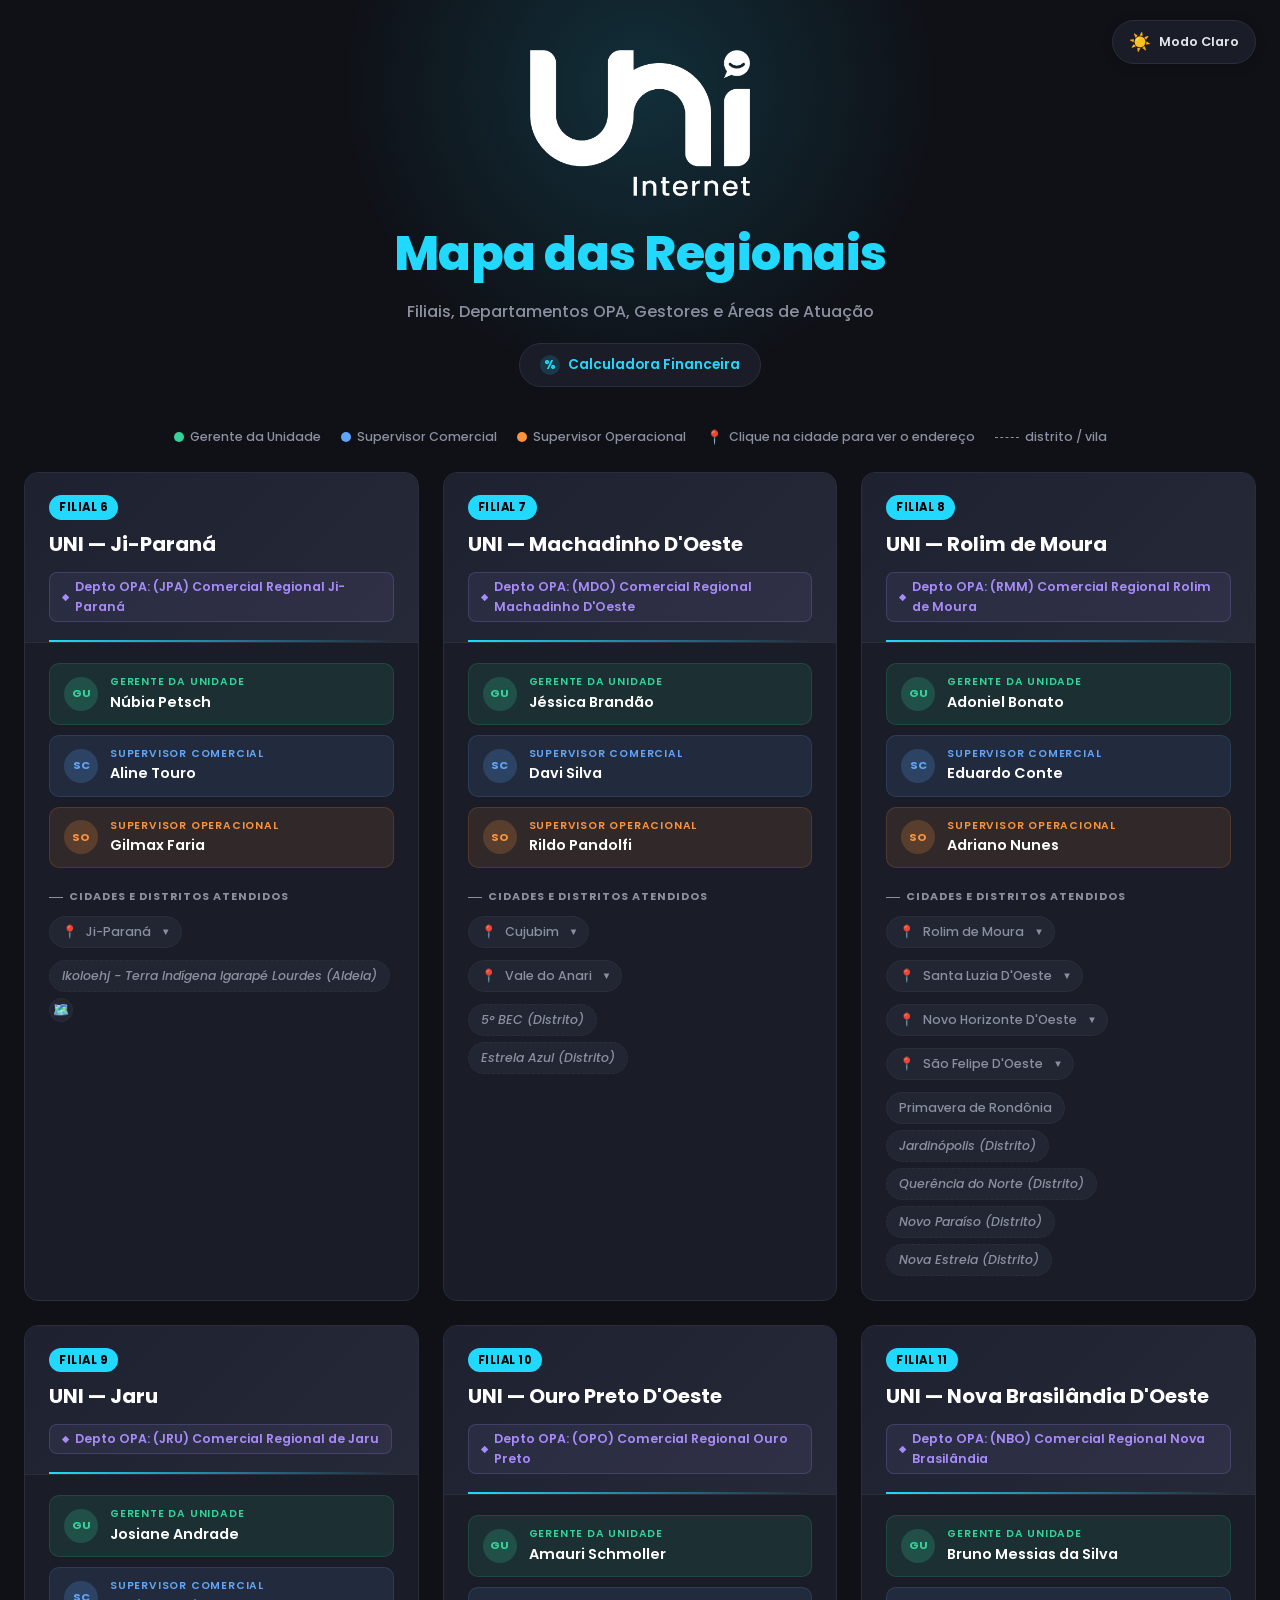
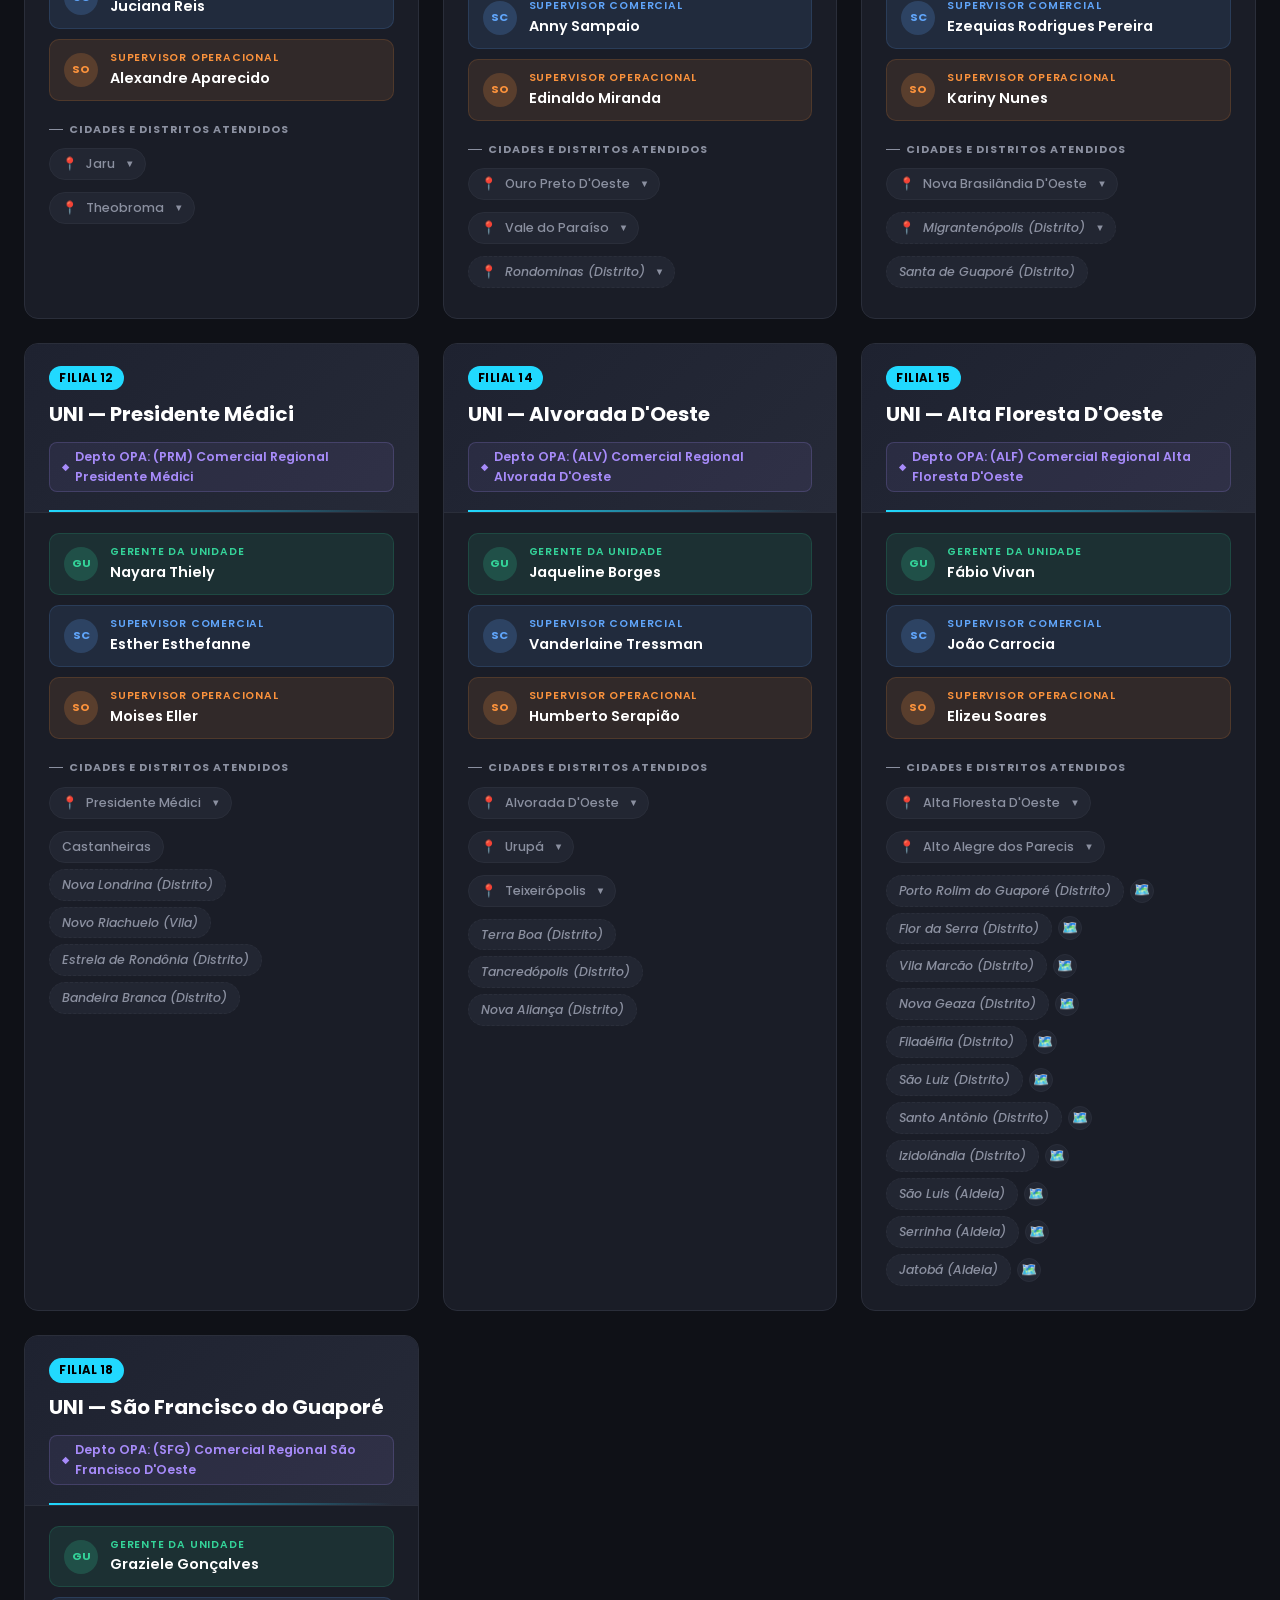
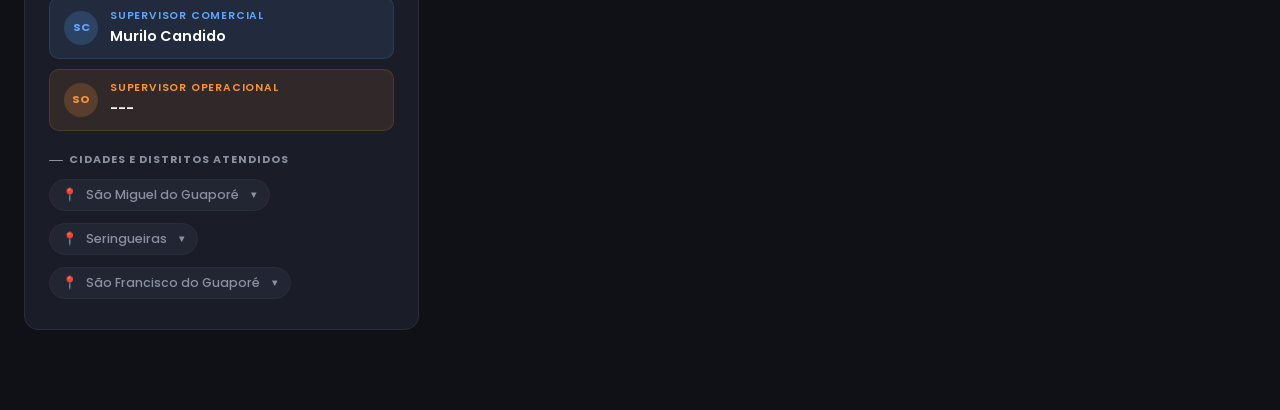
==== commit 089d8597: "Update supervisors for Nova Brasilândia D'Oeste and São Francisco do Guaporé - Nova Brasilândia D'Oe" ====
--- a/docs/index.html
+++ b/docs/index.html
@@ -437,7 +437,7 @@
   },
   {
     num: 11, nome: "Nova Brasilândia D'Oeste", sigla: "NBO", regional: "Comercial Regional Nova Brasilândia",
-    gerente: "Bruno Messias da Silva", supervisor: "Maicon Henrique", operacional: "Kariny Nunes",
+    gerente: "Bruno Messias da Silva", supervisor: "Ezequias Rodrigues Pereira", operacional: "Kariny Nunes",
     cidades: [
       { nome: "Nova Brasilândia D'Oeste", addrs: [{ end: "Av. Juscelino Kubitschek, 3105 - Centro - CEP 76958-000" }] },
       { nome: "Migrantenópolis", distrito: true, addrs: [{ end: "Av. 25 de Agosto, 3282 - Centro - CEP 76956-000" }] },
@@ -489,7 +489,7 @@
   },
   {
     num: 18, nome: "São Francisco do Guaporé", sigla: "SFG", regional: "Comercial Regional São Francisco D'Oeste",
-    gerente: "Graziele Gonçalves", supervisor: "Murilo Candido", operacional: "Rogerio Torres Soares",
+    gerente: "Graziele Gonçalves", supervisor: "Murilo Candido", operacional: "---",
     cidades: [
       { nome: "São Miguel do Guaporé", addrs: [{ end: "Rua São Miguel, 2355 - Cristo Rei - CEP 76932-000" }] },
       { nome: "Seringueiras", addrs: [{ end: "Av. Flamboyant, 272 - Centro - CEP 76900-000" }] },
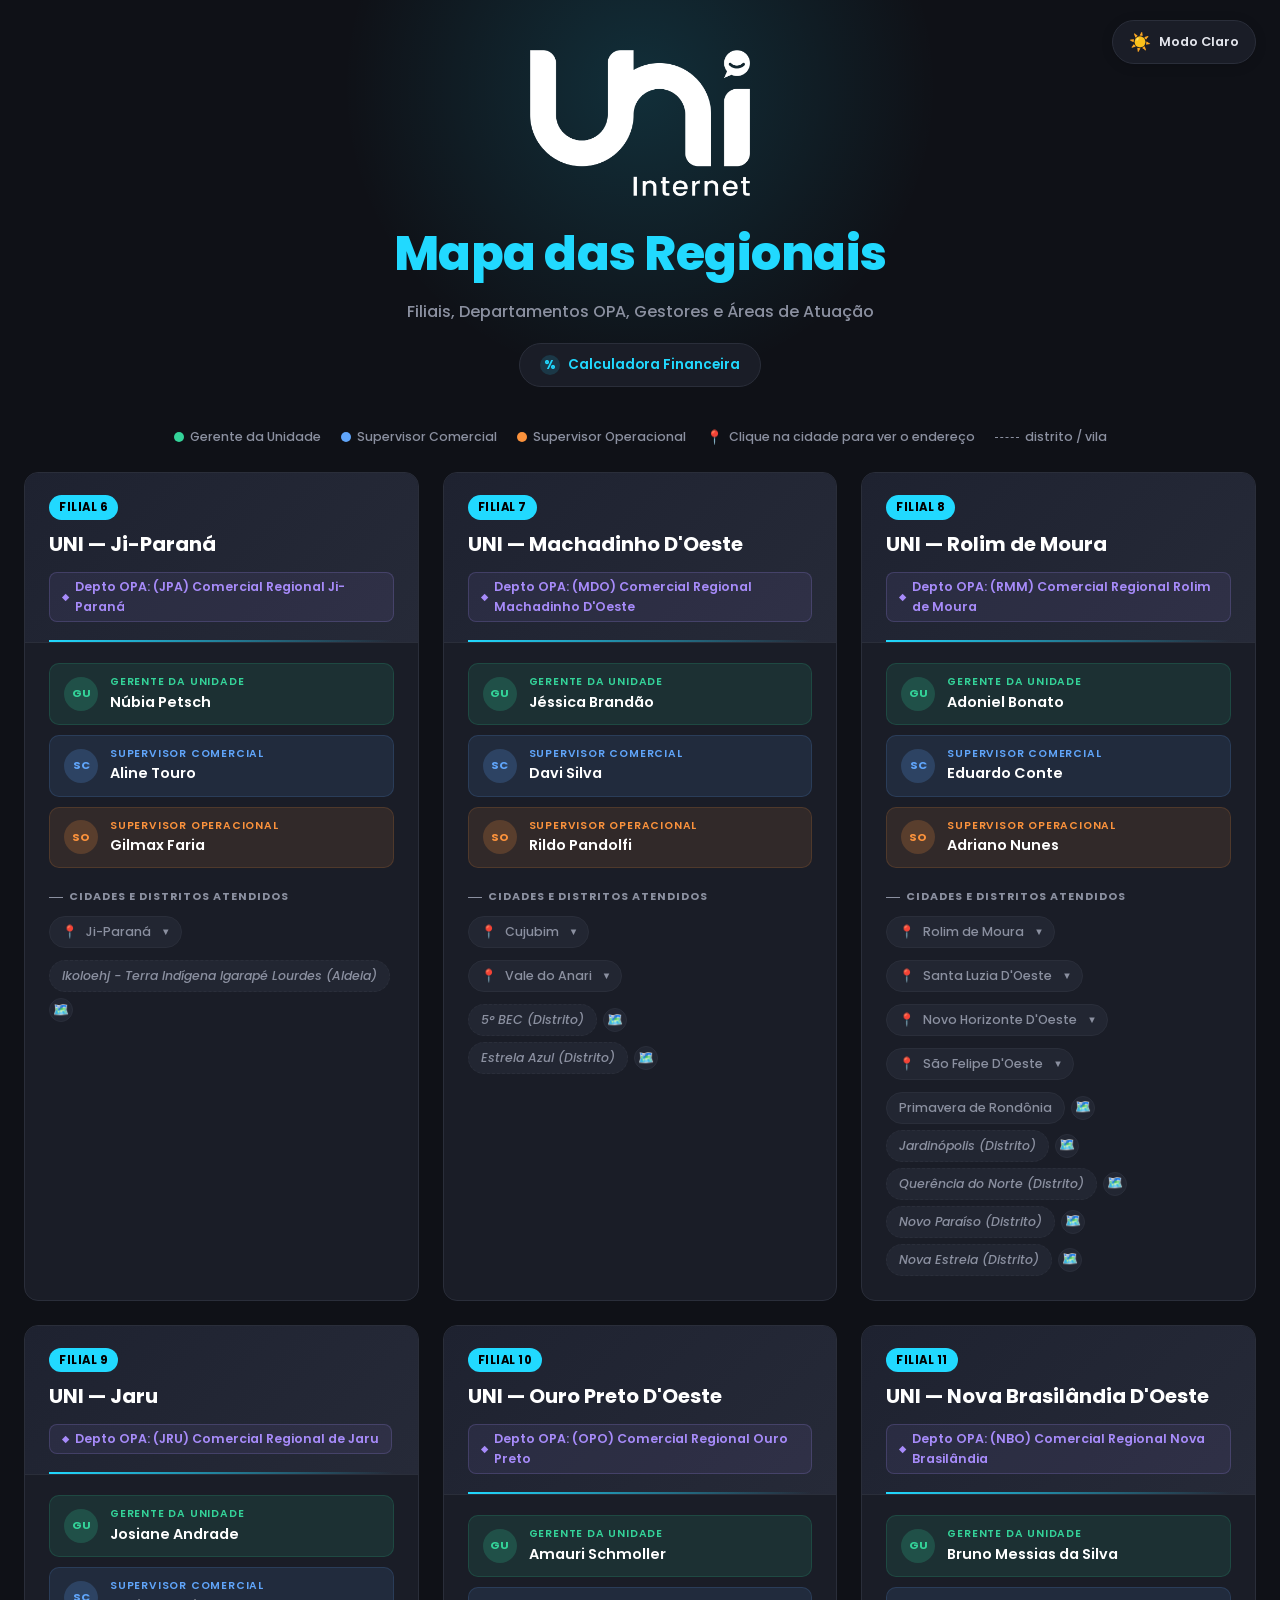
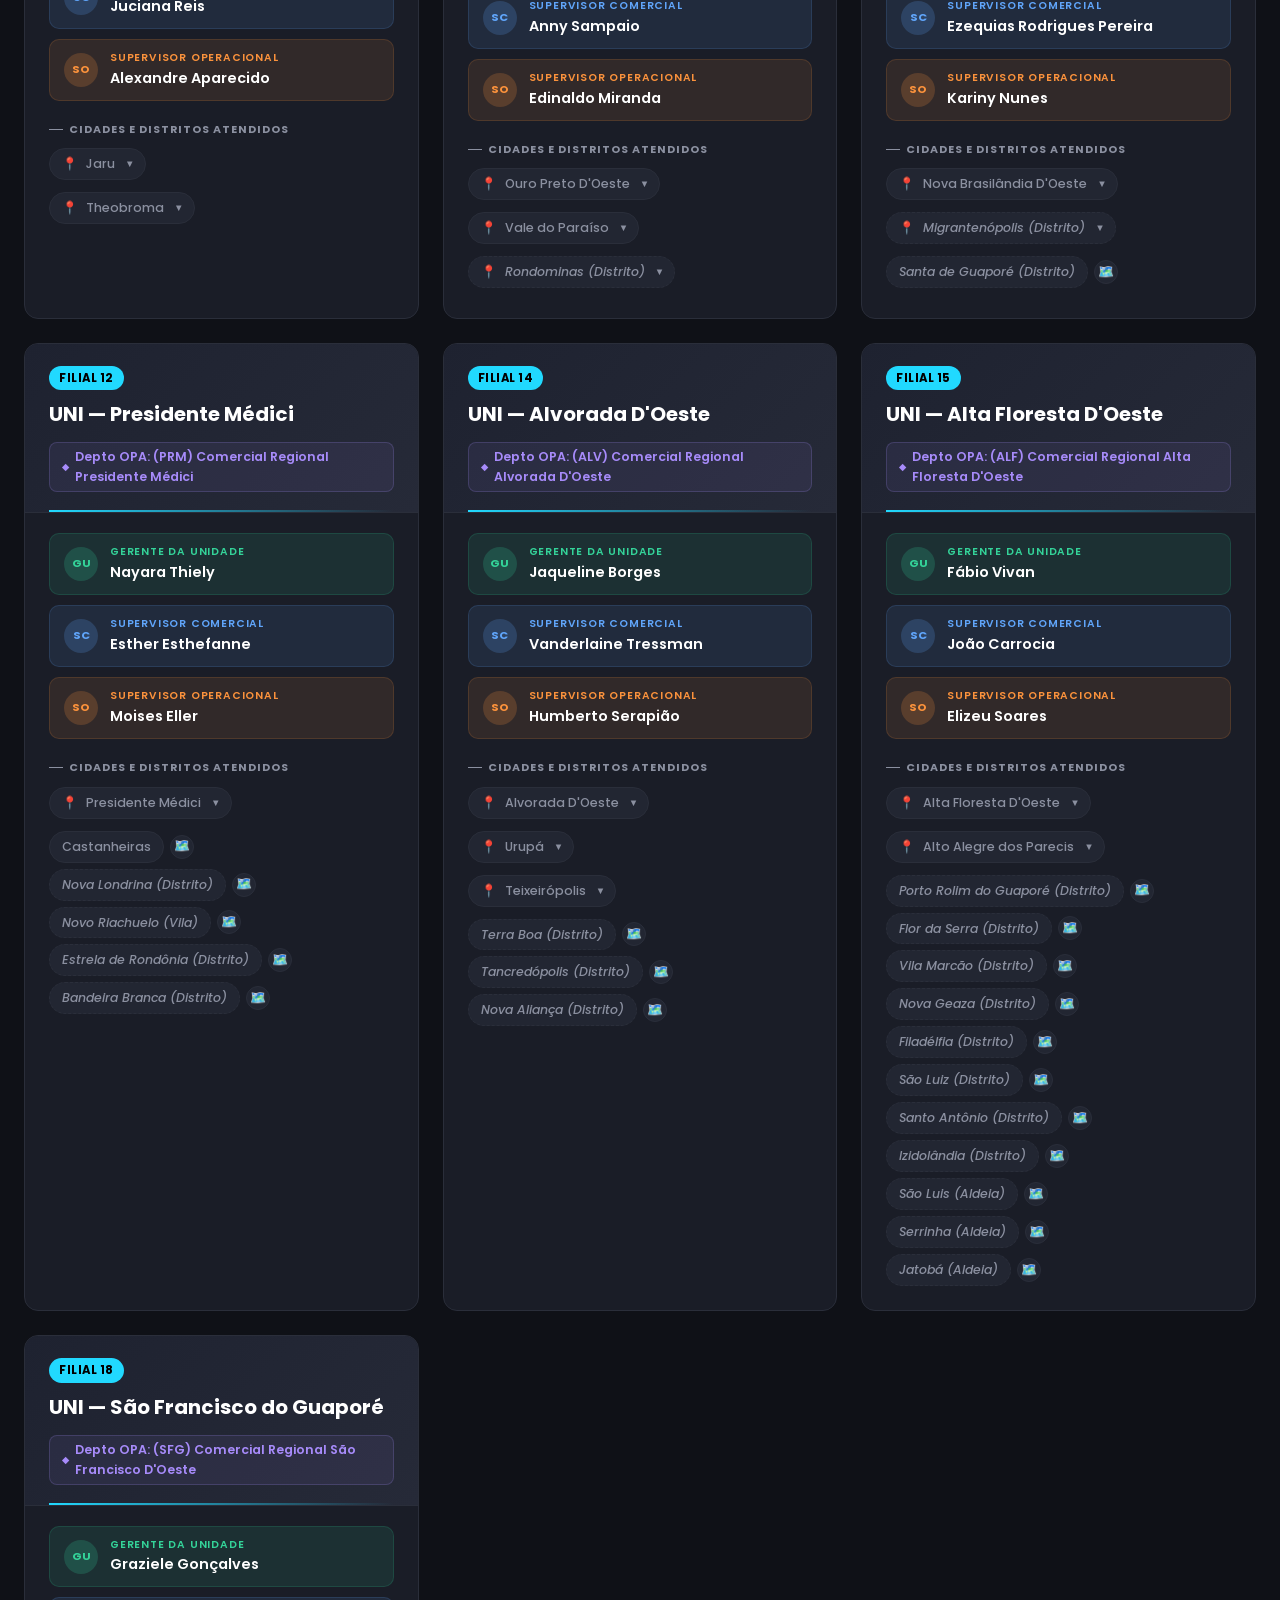
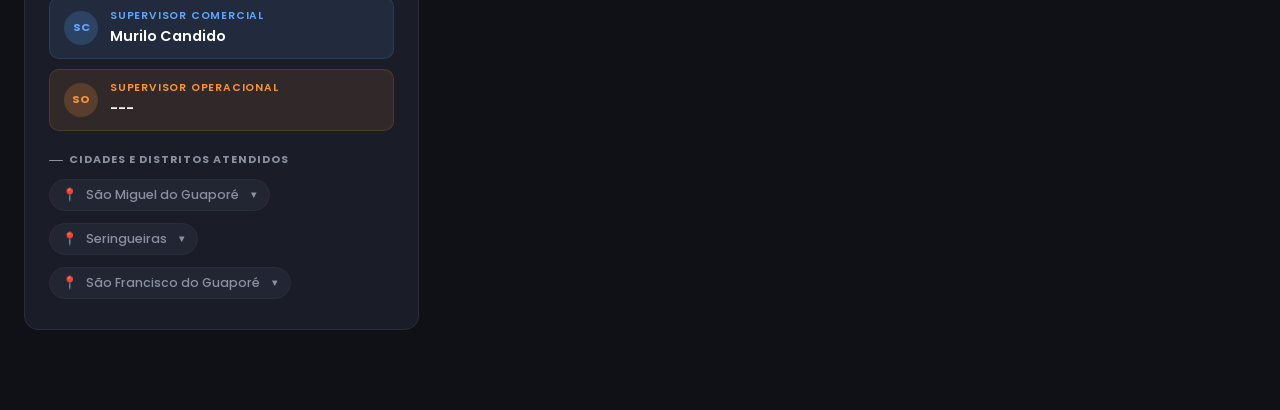
==== commit 55c2a3d8: "Add map icon to cities/districts without a listed address Cities, distritos and aldeias that only sh" ====
--- a/docs/index.html
+++ b/docs/index.html
@@ -507,20 +507,22 @@
       const distritoClass = c.distrito ? ' distrito' : (c.aldeia ? ' aldeia' : '');
 const suffix = c.distrito ? (c.vila ? ' (Vila)' : ' (Distrito)') : (c.aldeia ? ' (Aldeia)' : '');
 
-      const mapsHref = c.mapsUrl || (c.coords ? `https://www.google.com/maps?q=${c.coords.lat},${c.coords.lng}` : null);
-      const mapsLinkHTML = mapsHref
-        ? `<a class="maps-link" href="${mapsHref}" target="_blank" rel="noopener" title="Abrir no Google Maps" onclick="event.stopPropagation()">🗺️</a>`
+      const explicitMapsHref = c.mapsUrl || (c.coords ? `https://www.google.com/maps?q=${c.coords.lat},${c.coords.lng}` : null);
+
+      if (!hasAddr) {
+        const cityMapsHref = explicitMapsHref || `https://www.google.com/maps/search/?api=1&query=${encodeURIComponent(c.nome + ' - RO')}`;
+        const cityMapsHTML = `<a class="maps-link" href="${cityMapsHref}" target="_blank" rel="noopener" title="Abrir no Google Maps" onclick="event.stopPropagation()">🗺️</a>`;
+        return `<div class="city-row"><span class="city-tag${distritoClass}">${c.nome}${suffix}</span>${cityMapsHTML}</div>`;
+      }
+
+      const mapsLinkHTML = explicitMapsHref
+        ? `<a class="maps-link" href="${explicitMapsHref}" target="_blank" rel="noopener" title="Abrir no Google Maps" onclick="event.stopPropagation()">🗺️</a>`
         : '';
-
-      if (!hasAddr) {
-        return `<div class="city-row"><span class="city-tag${distritoClass}">${c.nome}${suffix}</span>${mapsLinkHTML}</div>`;
-      }
 
       const addrLines = c.addrs.map(a => {
         const labelHTML = a.label ? `<div class="addr-label">${a.label}</div>` : '';
-        const addrMapsHTML = a.maps
-          ? `<a class="maps-link" href="${a.maps}" target="_blank" rel="noopener" title="Abrir no Google Maps" onclick="event.stopPropagation()">🗺️</a>`
-          : '';
+        const addrMapsHref = a.maps || `https://www.google.com/maps/search/?api=1&query=${encodeURIComponent(a.end)}`;
+        const addrMapsHTML = `<a class="maps-link" href="${addrMapsHref}" target="_blank" rel="noopener" title="Abrir no Google Maps" onclick="event.stopPropagation()">🗺️</a>`;
         return `<div class="addr-line"><span class="addr-icon">📍</span><div>${labelHTML}${a.end}</div>${addrMapsHTML}</div>`;
       }).join('');
 
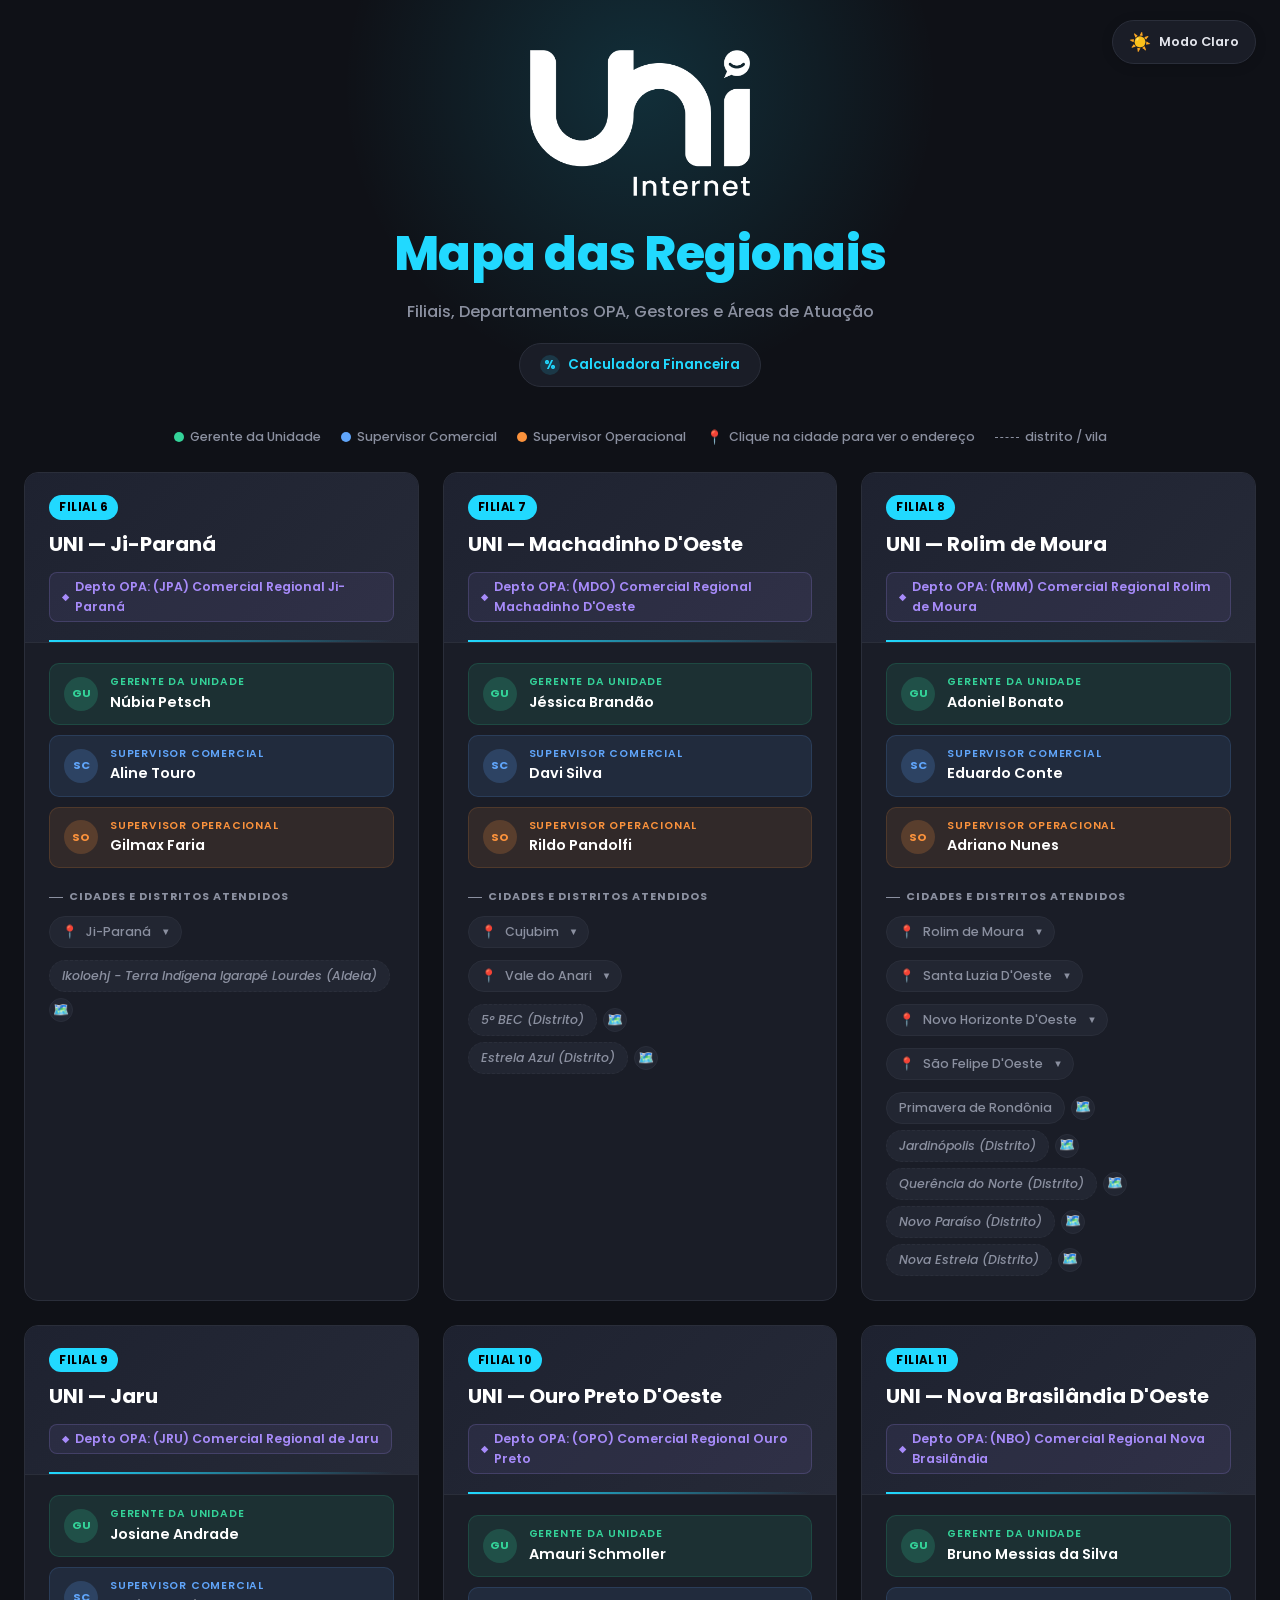
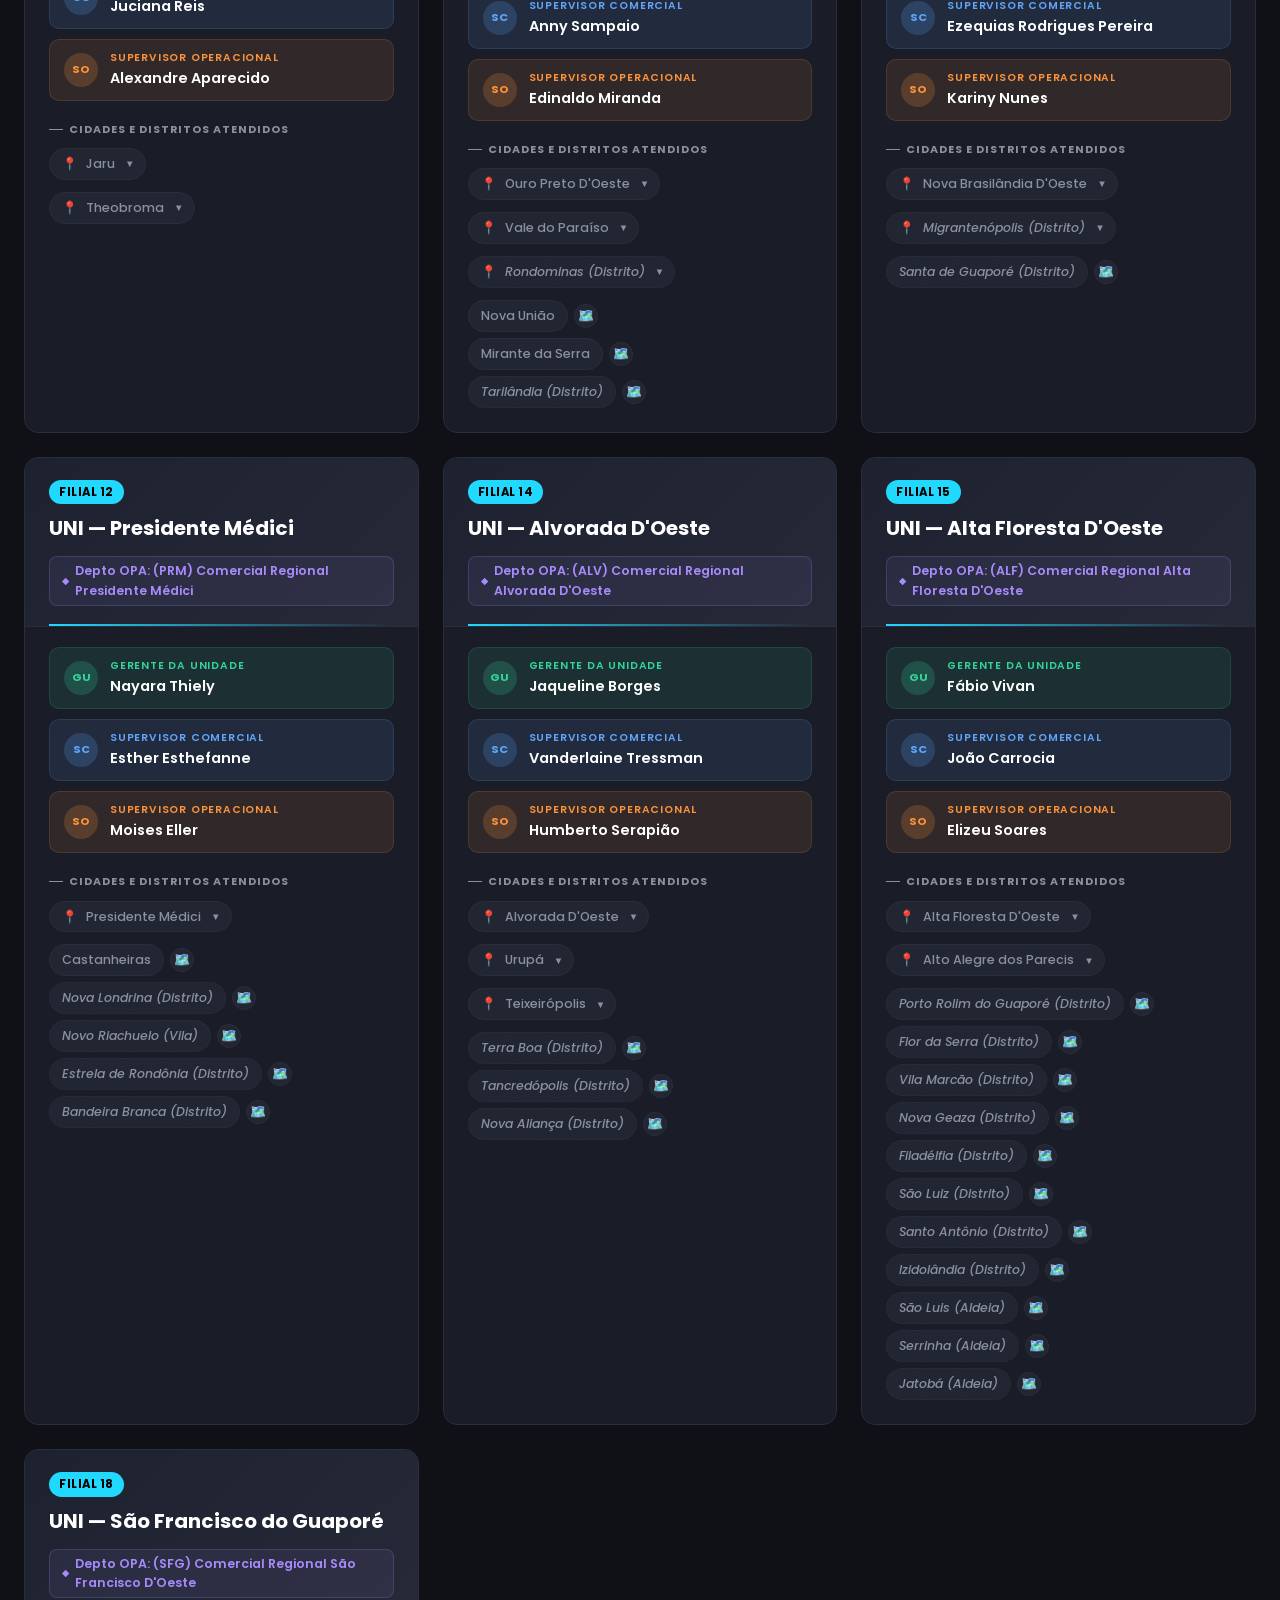
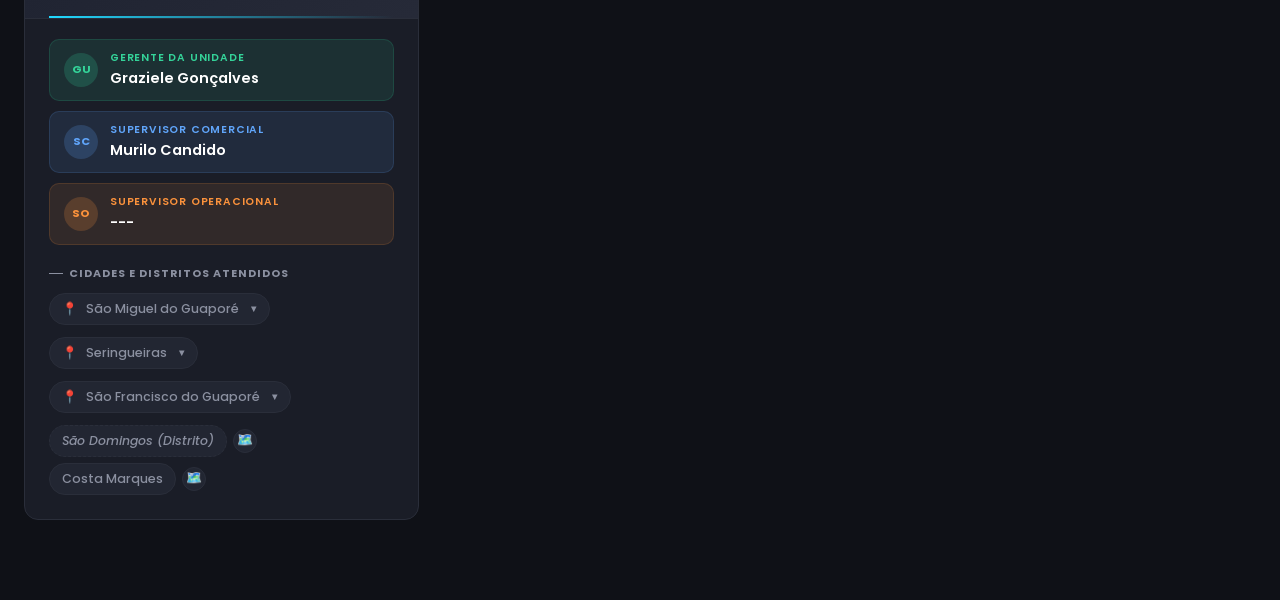
==== commit 8fd83315: "Add new cities absorbed by Ouro Preto D'Oeste and São Francisco do Guaporé - Ouro Preto D'Oeste: Nov" ====
--- a/docs/index.html
+++ b/docs/index.html
@@ -432,7 +432,10 @@
     cidades: [
       { nome: "Ouro Preto D'Oeste", addrs: [{ end: "Rua Ana Neri, 528 - Jardim Tropical - CEP 76920-000" }] },
       { nome: "Vale do Paraíso", addrs: [{ end: "Av. Paraná, Nº 2250 - Centro - CEP 76923-000" }] },
-      { nome: "Rondominas", distrito: true, addrs: [{ end: "Rua Jorge Marcelino, 2450 - CEP 76920-000" }] }
+      { nome: "Rondominas", distrito: true, addrs: [{ end: "Rua Jorge Marcelino, 2450 - CEP 76920-000" }] },
+      { nome: "Nova União" },
+      { nome: "Mirante da Serra" },
+      { nome: "Tarilândia", distrito: true }
     ]
   },
   {
@@ -493,7 +496,9 @@
     cidades: [
       { nome: "São Miguel do Guaporé", addrs: [{ end: "Rua São Miguel, 2355 - Cristo Rei - CEP 76932-000" }] },
       { nome: "Seringueiras", addrs: [{ end: "Av. Flamboyant, 272 - Centro - CEP 76900-000" }] },
-      { nome: "São Francisco do Guaporé", addrs: [{ end: "Rua Chico Mendes, 3926 - Centro - CEP 76935-000" }] }
+      { nome: "São Francisco do Guaporé", addrs: [{ end: "Rua Chico Mendes, 3926 - Centro - CEP 76935-000" }] },
+      { nome: "São Domingos", distrito: true },
+      { nome: "Costa Marques" }
     ]
   }
 ];
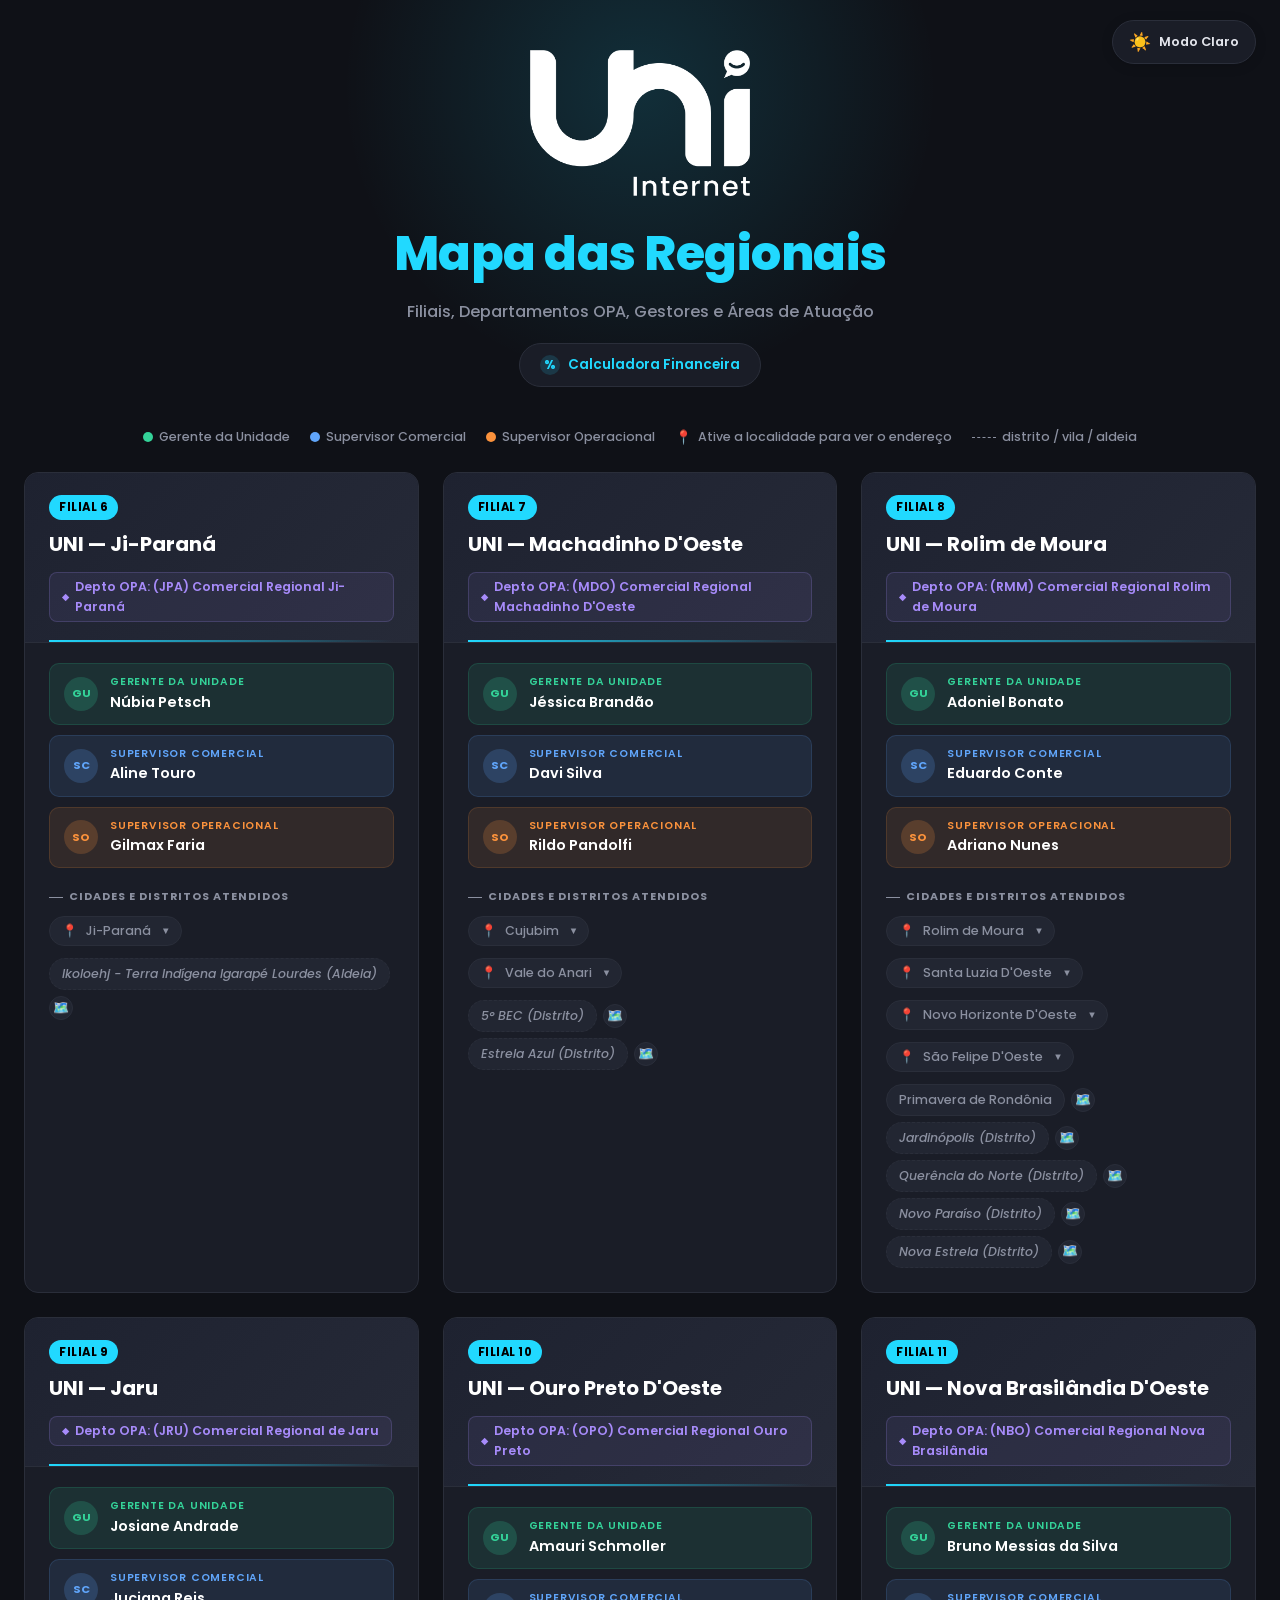
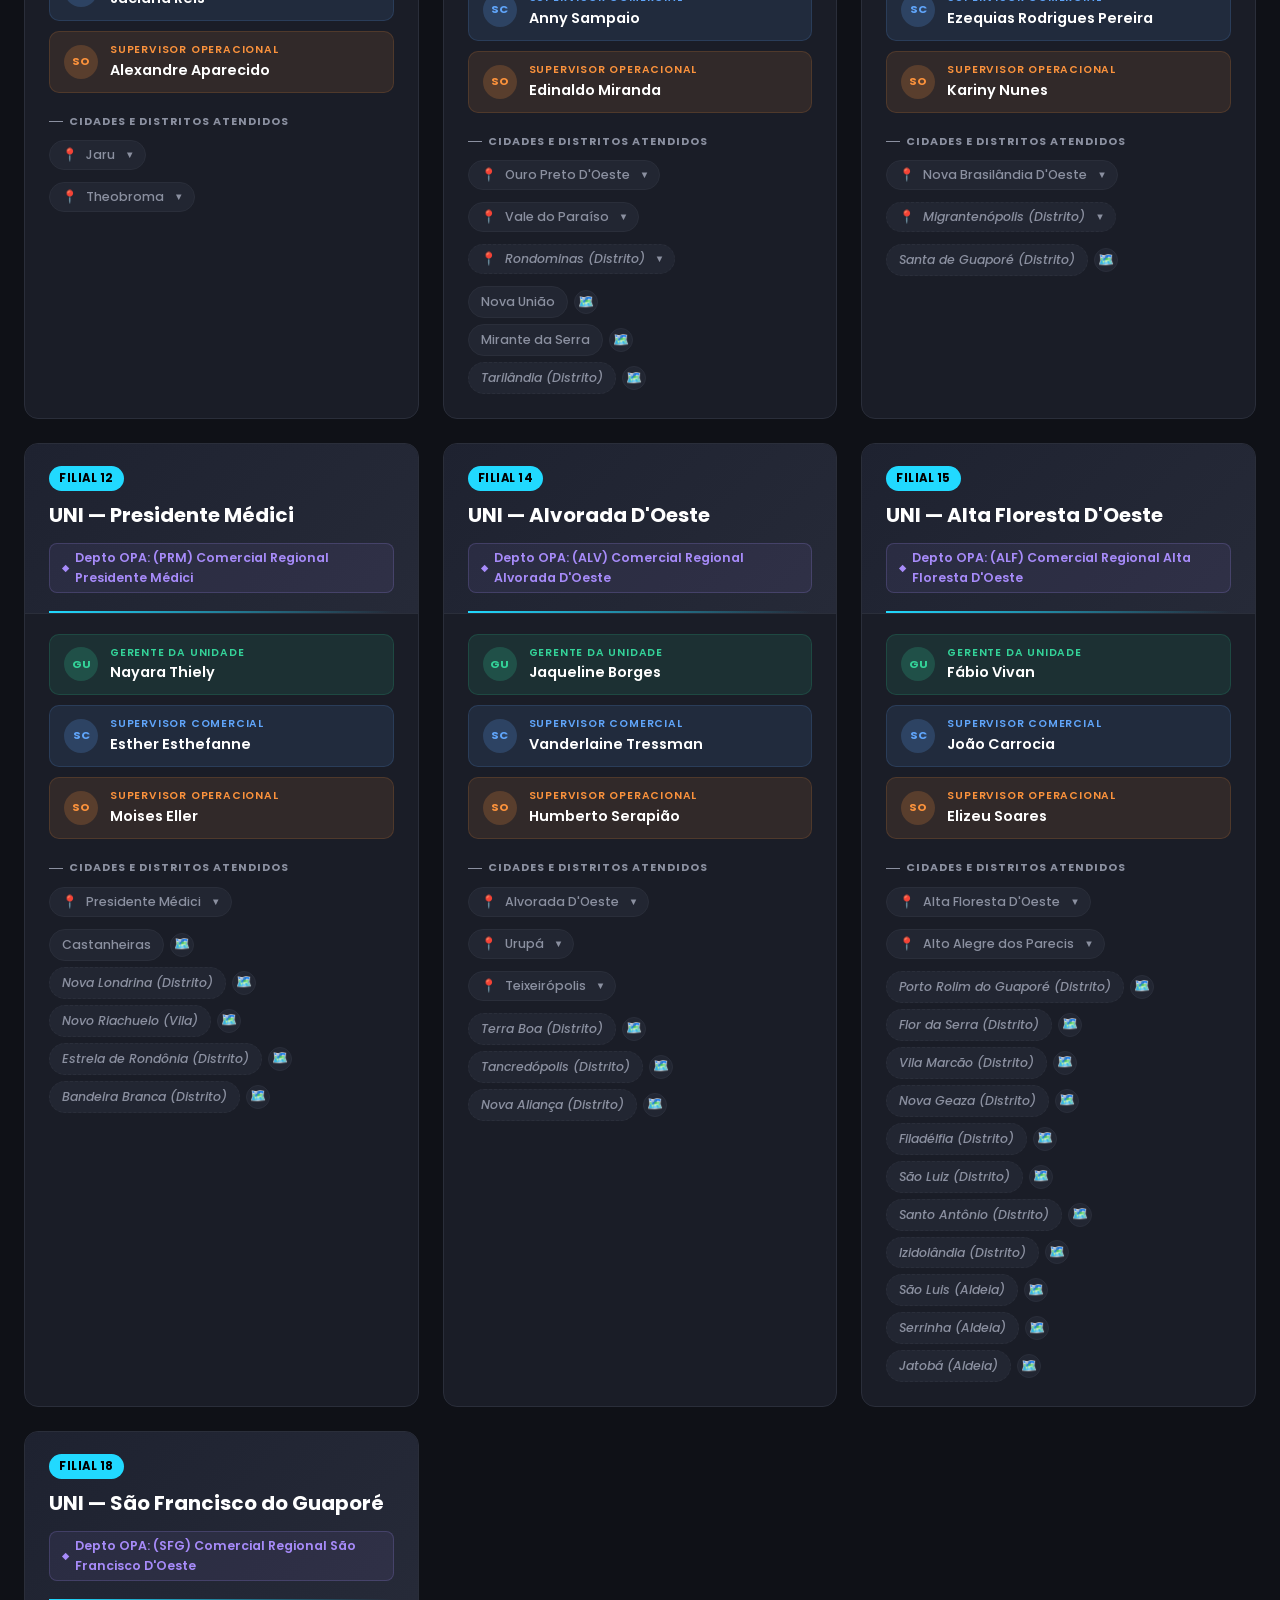
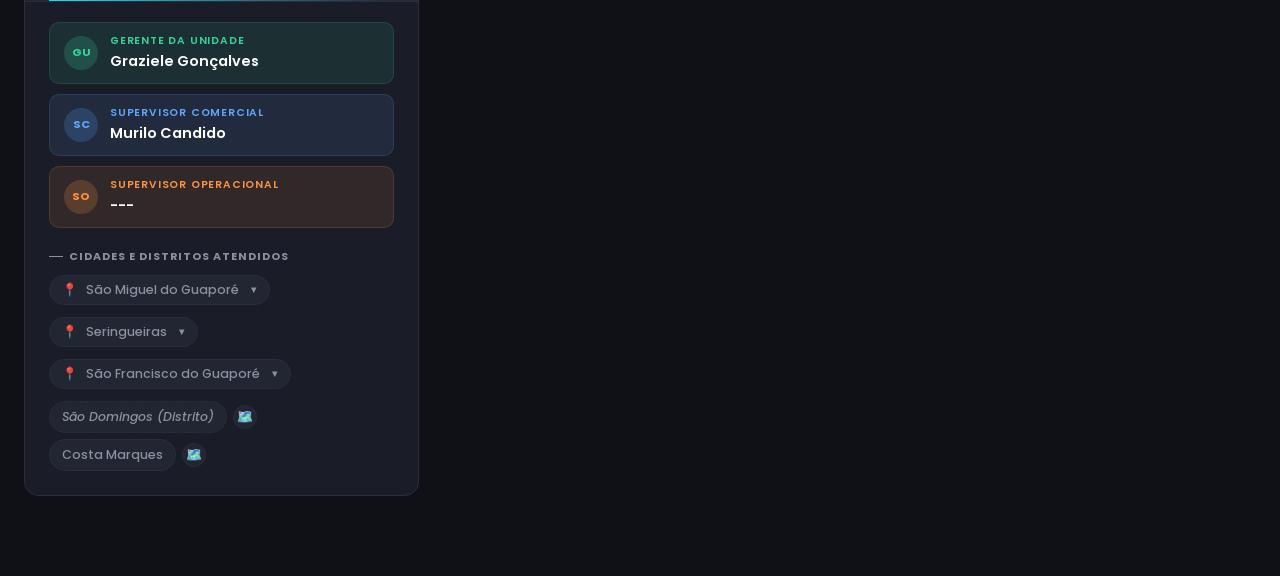
==== commit 513c32f8: "correção erros C1" ====
--- a/docs/index.html
+++ b/docs/index.html
@@ -288,7 +288,8 @@
     display: inline-flex; align-items: center; gap: 6px;
     background: var(--surface-hover); border: 1px solid var(--border);
     padding: 5px 12px; border-radius: 20px; font-size: 0.78rem;
-    color: var(--text-muted); font-weight: 500;
+    color: var(--text-muted); font-weight: 500; font-family: inherit;
+    text-align: left; cursor: pointer;
     transition: all 0.2s ease;
   }
   .city-tag.distrito, .city-tag.aldeia { font-style: italic; border-style: dashed; }
@@ -373,135 +374,14 @@
   <div class="legend-item"><div class="legend-dot" style="background:var(--green)"></div> Gerente da Unidade</div>
   <div class="legend-item"><div class="legend-dot" style="background:var(--blue)"></div> Supervisor Comercial</div>
   <div class="legend-item"><div class="legend-dot" style="background:var(--orange)"></div> Supervisor Operacional</div>
-  <div class="legend-item"><span style="font-size:0.85rem">📍</span> Clique na cidade para ver o endereço</div>
-  <div class="legend-item"><div class="legend-line"></div> distrito / vila</div>
+  <div class="legend-item"><span style="font-size:0.85rem">📍</span> Ative a localidade para ver o endereço</div>
+  <div class="legend-item"><div class="legend-line"></div> distrito / vila / aldeia</div>
 </div>
 
 <div class="grid" id="grid"></div>
 
+<script src="regionais-data.js"></script>
 <script>
-const filiais = [
-  {
-    num: 6, nome: "Ji-Paraná", sigla: "JPA", regional: "Comercial Regional Ji-Paraná",
-    gerente: "Núbia Petsch", supervisor: "Aline Touro", operacional: "Gilmax Faria",
-    cidades: [
-      { nome: "Ji-Paraná", addrs: [
-        { label: "Matriz", end: "Av. Marechal Rondon, 1758 - Centro - CEP 76900-136" },
-        { label: "Filial", end: "Rua Manoel Franco, 809 - Nova Brasília - CEP 76908-442" },
-        { end: "R. Menezes Filho, 2231 - 2 de Abril, Ji-Paraná - RO, 76900-801", maps: "https://maps.app.goo.gl/e4gf7hHd4zTG21sa7" }
-      ]},
-      { nome: "Ikoloehj - Terra Indígena Igarapé Lourdes", aldeia: true, mapsUrl: "https://maps.app.goo.gl/1orMHaBpAMKndJzm6" }
-    ]
-  },
-  {
-    num: 7, nome: "Machadinho D'Oeste", sigla: "MDO", regional: "Comercial Regional Machadinho D'Oeste",
-    gerente: "Jéssica Brandão", supervisor: "Davi Silva", operacional: "Rildo Pandolfi",
-    cidades: [
-      { nome: "Cujubim", addrs: [{ end: "Av. Cujubim, 2222 - Centro - CEP 76864-000" }] },
-      { nome: "Vale do Anari", addrs: [{ end: "Av. Acyr Jose Damasceno, 4118 - Centro - CEP 76867-000" }] },
-      { nome: "5° BEC", distrito: true },
-      { nome: "Estrela Azul", distrito: true }
-    ]
-  },
-  {
-    num: 8, nome: "Rolim de Moura", sigla: "RMM", regional: "Comercial Regional Rolim de Moura",
-    gerente: "Adoniel Bonato", supervisor: "Eduardo Conte", operacional: "Adriano Nunes",
-    cidades: [
-      { nome: "Rolim de Moura", addrs: [{ end: "Rua Guaporé, 4762 - Centro - CEP 76940-000" }] },
-      { nome: "Santa Luzia D'Oeste", addrs: [{ end: "Av. Brasil, 2571 - Centro - CEP 76950-000" }] },
-      { nome: "Novo Horizonte D'Oeste", addrs: [{ end: "Av. Manoel Francisco de Lima Filho, 4979 - Centro - CEP 76956-000" }] },
-      { nome: "São Felipe D'Oeste", addrs: [{ end: "Av. Capitão Silvio, 61 - Centro - CEP 76977-000" }] },
-      { nome: "Primavera de Rondônia" },
-      { nome: "Jardinópolis", distrito: true },
-      { nome: "Querência do Norte", distrito: true },
-      { nome: "Novo Paraíso", distrito: true },
-      { nome: "Nova Estrela", distrito: true }
-    ]
-  },
-  {
-    num: 9, nome: "Jaru", sigla: "JRU", regional: "Comercial Regional de Jaru",
-    gerente: "Josiane Andrade", supervisor: "Juciana Reis", operacional: "Alexandre Aparecido",
-    cidades: [
-      { nome: "Jaru", addrs: [{ end: "Av. Padre Adolpho Rohl, 1996 - Setor 1 - CEP 76890-000" }] },
-      { nome: "Theobroma", addrs: [{ end: "Av. Senador Olavo Pires, 2070 - Centro - CEP 76866-000" }] }
-    ]
-  },
-  {
-    num: 10, nome: "Ouro Preto D'Oeste", sigla: "OPO", regional: "Comercial Regional Ouro Preto",
-    gerente: "Amauri Schmoller", supervisor: "Anny Sampaio", operacional: "Edinaldo Miranda",
-    cidades: [
-      { nome: "Ouro Preto D'Oeste", addrs: [{ end: "Rua Ana Neri, 528 - Jardim Tropical - CEP 76920-000" }] },
-      { nome: "Vale do Paraíso", addrs: [{ end: "Av. Paraná, Nº 2250 - Centro - CEP 76923-000" }] },
-      { nome: "Rondominas", distrito: true, addrs: [{ end: "Rua Jorge Marcelino, 2450 - CEP 76920-000" }] },
-      { nome: "Nova União" },
-      { nome: "Mirante da Serra" },
-      { nome: "Tarilândia", distrito: true }
-    ]
-  },
-  {
-    num: 11, nome: "Nova Brasilândia D'Oeste", sigla: "NBO", regional: "Comercial Regional Nova Brasilândia",
-    gerente: "Bruno Messias da Silva", supervisor: "Ezequias Rodrigues Pereira", operacional: "Kariny Nunes",
-    cidades: [
-      { nome: "Nova Brasilândia D'Oeste", addrs: [{ end: "Av. Juscelino Kubitschek, 3105 - Centro - CEP 76958-000" }] },
-      { nome: "Migrantenópolis", distrito: true, addrs: [{ end: "Av. 25 de Agosto, 3282 - Centro - CEP 76956-000" }] },
-      { nome: "Santa de Guaporé", distrito: true }
-    ]
-  },
-  {
-    num: 12, nome: "Presidente Médici", sigla: "PRM", regional: "Comercial Regional Presidente Médici",
-    gerente: "Nayara Thiely", supervisor: "Esther Esthefanne", operacional: "Moises Eller",
-    cidades: [
-      { nome: "Presidente Médici", addrs: [{ end: "Rua José Vidal, 2648 - Centro - CEP 76916-000" }] },
-      { nome: "Castanheiras" },
-      { nome: "Nova Londrina", distrito: true },
-      { nome: "Novo Riachuelo", distrito: true, vila: true },
-      { nome: "Estrela de Rondônia", distrito: true },
-      { nome: "Bandeira Branca", distrito: true }
-    ]
-  },
-  {
-    num: 14, nome: "Alvorada D'Oeste", sigla: "ALV", regional: "Comercial Regional Alvorada D'Oeste",
-    gerente: "Jaqueline Borges", supervisor: "Vanderlaine Tressman", operacional: "Humberto Serapião",
-    cidades: [
-      { nome: "Alvorada D'Oeste", addrs: [{ end: "Rua José de Alencar, 4906 - Centro - CEP 76930-000" }] },
-      { nome: "Urupá", addrs: [{ end: "Av. Moacir de Paula Vieira, 3546 - Centro - CEP 76929-000" }] },
-      { nome: "Teixeirópolis", addrs: [{ end: "Av. Afonso Pena, 2975 - Centro - CEP 76928-000" }] },
-      { nome: "Terra Boa", distrito: true },
-      { nome: "Tancredópolis", distrito: true },
-      { nome: "Nova Aliança", distrito: true }
-    ]
-  },
-  {
-    num: 15, nome: "Alta Floresta D'Oeste", sigla: "ALF", regional: "Comercial Regional Alta Floresta D'Oeste",
-    gerente: "Fábio Vivan", supervisor: "João Carrocia", operacional: "Elizeu Soares",
-    cidades: [
-      { nome: "Alta Floresta D'Oeste", addrs: [{ end: "Av. Brasil, 4122 - Centro - CEP 76954-000" }] },
-      { nome: "Alto Alegre dos Parecis", addrs: [{ end: "Av. Tancredo Neves, 3957 - Centro - CEP 76952-000" }] },
-      { nome: "Porto Rolim do Guaporé", distrito: true, coords: { lat: -13.082662568611886, lng: -62.27765015218594 } },
-      { nome: "Flor da Serra", distrito: true, coords: { lat: -12.45814097354041, lng: -61.91597268397865 } },
-      { nome: "Vila Marcão", distrito: true, coords: { lat: -12.131928874544526, lng: -61.992563963387276 } },
-      { nome: "Nova Geaza", distrito: true, coords: { lat: -11.919807043248976, lng: -62.316585070080436 } },
-      { nome: "Filadélfia", distrito: true, coords: { lat: -12.437128377466966, lng: -62.044181685642734 } },
-      { nome: "São Luiz", distrito: true, coords: { lat: -12.673640428203525, lng: -61.94656436825894 } },
-      { nome: "Santo Antônio", distrito: true, coords: { lat: -12.0875977636009, lng: -62.105479083911476 } },
-      { nome: "Izidolândia", distrito: true, coords: { lat: -12.604709074994528, lng: -62.17565385559942 } },
-      { nome: "São Luis", aldeia: true, coords: { lat: -12.005116485630248, lng: -62.48762833612213 } },
-      { nome: "Serrinha", aldeia: true, coords: { lat: -12.082446949064465, lng: -62.601808815734394 } },
-      { nome: "Jatobá", aldeia: true, coords: { lat: -12.194613387045633, lng: -62.60859680355927 } }
-    ]
-  },
-  {
-    num: 18, nome: "São Francisco do Guaporé", sigla: "SFG", regional: "Comercial Regional São Francisco D'Oeste",
-    gerente: "Graziele Gonçalves", supervisor: "Murilo Candido", operacional: "---",
-    cidades: [
-      { nome: "São Miguel do Guaporé", addrs: [{ end: "Rua São Miguel, 2355 - Cristo Rei - CEP 76932-000" }] },
-      { nome: "Seringueiras", addrs: [{ end: "Av. Flamboyant, 272 - Centro - CEP 76900-000" }] },
-      { nome: "São Francisco do Guaporé", addrs: [{ end: "Rua Chico Mendes, 3926 - Centro - CEP 76935-000" }] },
-      { nome: "São Domingos", distrito: true },
-      { nome: "Costa Marques" }
-    ]
-  }
-];
 
 function renderCards() {
   const grid = document.getElementById('grid');
@@ -532,10 +412,10 @@
       }).join('');
 
       return `<div class="city-row">
-        <span class="city-tag has-addr${distritoClass}" onclick="toggleAddr('${id}', this)">
+        <button type="button" class="city-tag has-addr${distritoClass}" aria-expanded="false" aria-controls="${id}" onclick="toggleAddr('${id}', this)">
           <span class="pin">📍</span>${c.nome}${suffix}<span class="arrow">▼</span>
-        </span>${mapsLinkHTML}
-        <div class="addr-panel" id="${id}">${addrLines}</div>
+        </button>${mapsLinkHTML}
+        <div class="addr-panel" id="${id}" aria-hidden="true">${addrLines}</div>
       </div>`;
     }).join('');
 
@@ -582,11 +462,15 @@
   // Close all panels first
   document.querySelectorAll('.addr-panel.open').forEach(p => {
     p.classList.remove('open');
-    p.previousElementSibling.classList.remove('open');
+    p.parentElement.querySelector('.city-tag.has-addr').classList.remove('open');
+    p.parentElement.querySelector('.city-tag.has-addr').setAttribute('aria-expanded', 'false');
+    p.setAttribute('aria-hidden', 'true');
   });
   if (!isOpen) {
     panel.classList.add('open');
     el.classList.add('open');
+    el.setAttribute('aria-expanded', 'true');
+    panel.setAttribute('aria-hidden', 'false');
   }
 }
 
